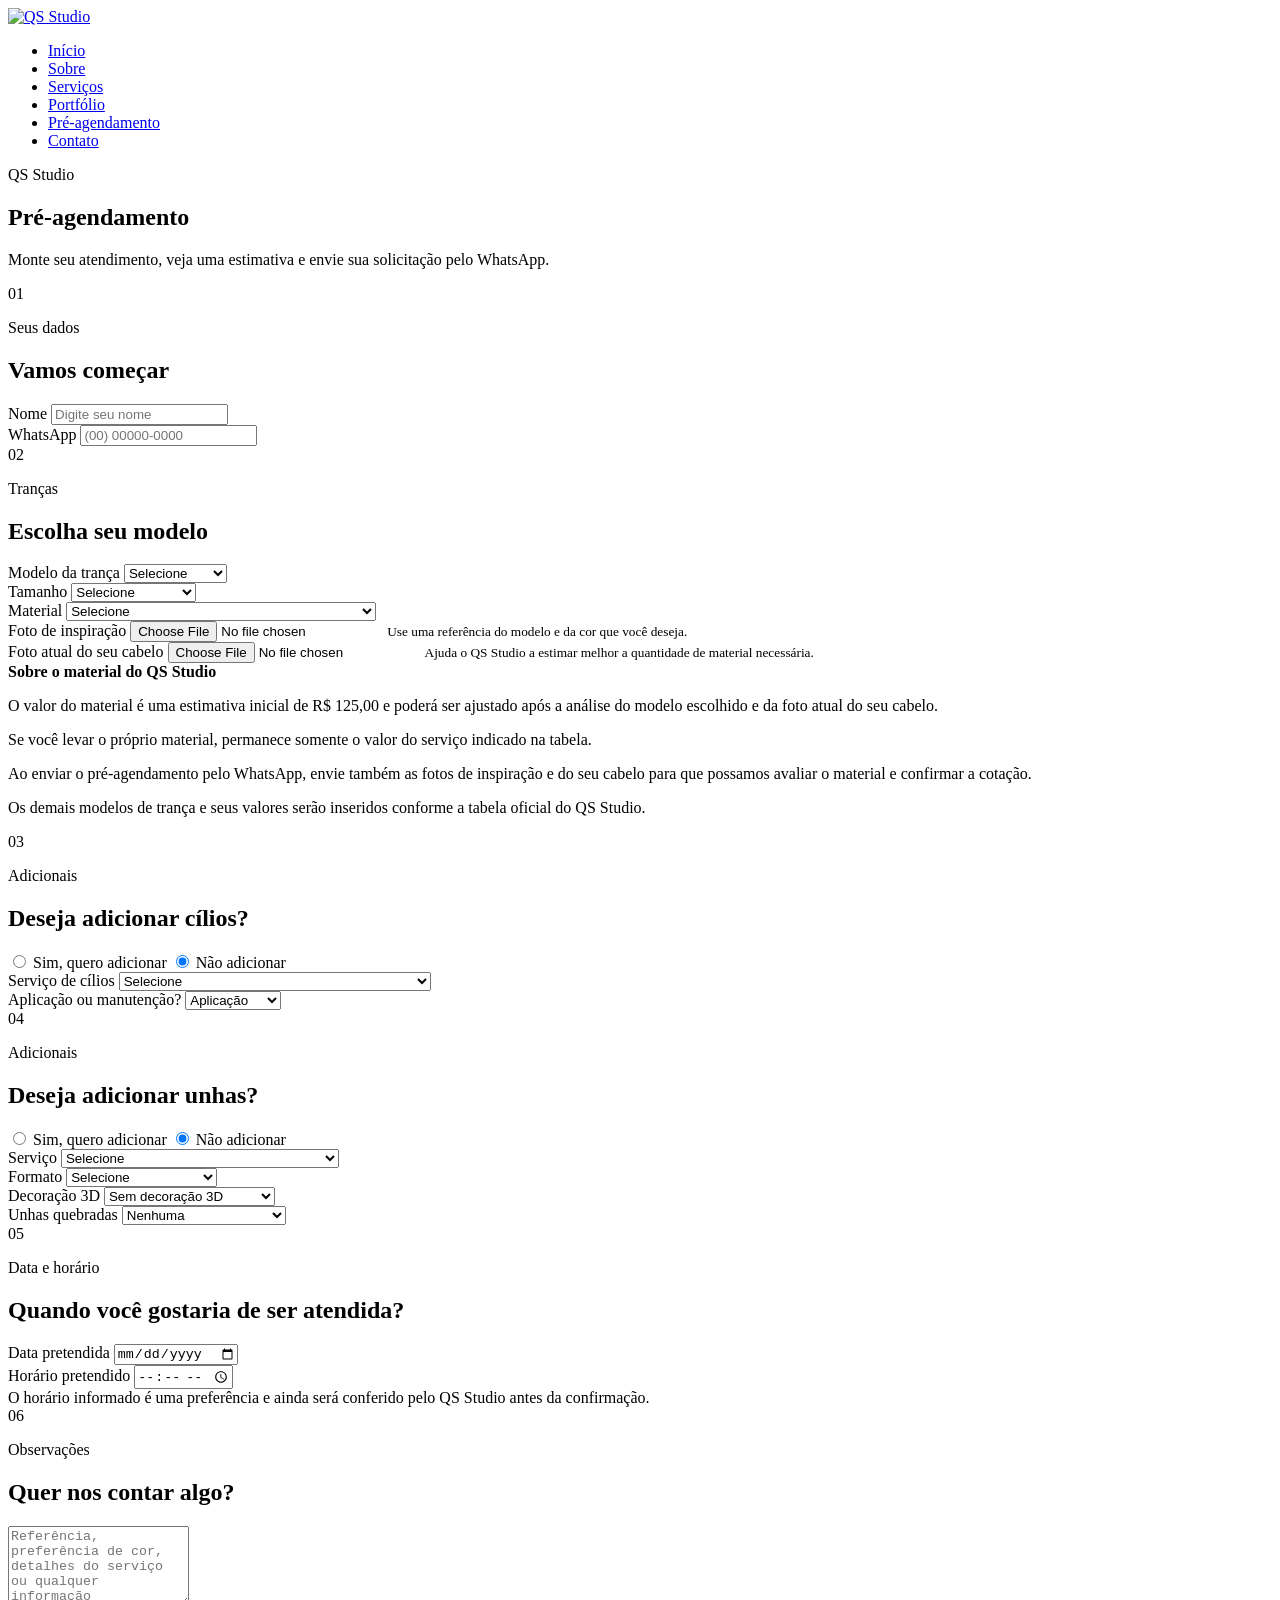
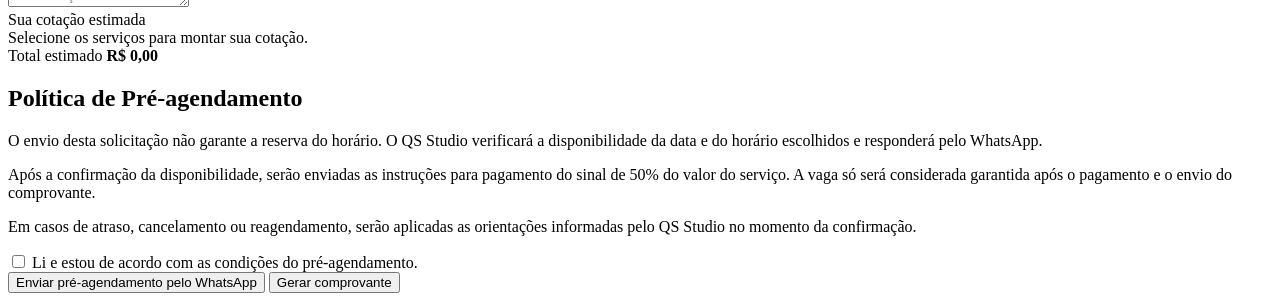
==== cadastro_agendamento.html @ eae9729d "Add files via upload" ====
<!DOCTYPE html>
<html lang="pt-br">

<head>
    <meta charset="UTF-8">
    <meta name="author" content="QS Studio">
    <meta name="viewport" content="width=device-width, initial-scale=1.0">
    <title>Pré-agendamento | QS Studio</title>
    <link rel="stylesheet" href="css/salao.css">
    <script src="js/salao.js" defer></script>
</head>

<body>

<header class="header">
    <div class="header-container">
        <a href="index.html" class="logo">
            <img src="img/logo.jpeg" alt="QS Studio">
        </a>

        <nav>
            <ul class="menu">
                <li><a href="index.html#inicio">Início</a></li>
                <li><a href="index.html#sobre">Sobre</a></li>
                <li><a href="index.html#servicos">Serviços</a></li>
                <li><a href="index.html#portfolio">Portfólio</a></li>
                <li><a href="#pre-agendamento">Pré-agendamento</a></li>
                <li><a href="index.html#contato">Contato</a></li>
            </ul>
        </nav>
    </div>
</header>

<main class="pagina-pre-agendamento" id="pre-agendamento">

    <section class="pre-agendamento-hero">
        <span class="pre-agendamento-mini">QS Studio</span>
        <h1>Pré-agendamento</h1>
        <p>Monte seu atendimento, veja uma estimativa e envie sua solicitação pelo WhatsApp.</p>
    </section>

    <form id="formAgendamento" class="pre-agendamento-form" onsubmit="cadastrarAgendamento(); return false;">

        <section class="pre-card">
            <div class="pre-card-titulo">
                <span>01</span>
                <div>
                    <p>Seus dados</p>
                    <h2>Vamos começar</h2>
                </div>
            </div>

            <div class="pre-grid pre-grid-2">
                <div class="pre-campo">
                    <label for="nome">Nome</label>
                    <input type="text" id="nome" placeholder="Digite seu nome" required>
                </div>

                <div class="pre-campo">
                    <label for="telefone">WhatsApp</label>
                    <input type="tel" id="telefone" placeholder="(00) 00000-0000" required>
                </div>
            </div>
        </section>

        <section class="pre-card">
            <div class="pre-card-titulo">
                <span>02</span>
                <div>
                    <p>Tranças</p>
                    <h2>Escolha seu modelo</h2>
                </div>
            </div>

            <div class="pre-grid pre-grid-2">
                <div class="pre-campo">
                    <label for="tipoTranca">Modelo da trança</label>
                    <select id="tipoTranca" required>
                        <option value="">Selecione</option>
                        <option value="Box Braids">Box Braids</option>
                        <option value="Nago">Nagô</option>
                        <option value="Outro">Outro modelo</option>
                    </select>
                </div>

                <div class="pre-campo">
                    <label for="tamanhoTranca">Tamanho</label>
                    <select id="tamanhoTranca">
                        <option value="">Selecione</option>
                        <option value="PP" data-preco="295">PP — R$ 295,00</option>
                        <option value="M" data-preco="310">M — R$ 310,00</option>
                        <option value="G" data-preco="350">G — R$ 350,00</option>
                        <option value="GG" data-preco="390">GG — R$ 390,00</option>
                        <option value="XG" data-preco="430">XG — R$ 430,00</option>
                    </select>
                </div>

                <div class="pre-campo">
                    <label for="materialTranca">Material</label>
                    <select id="materialTranca" required>
                        <option value="">Selecione</option>
                        <option value="Cliente leva o material" data-preco="0">Vou levar meu material — sem acréscimo</option>
                        <option value="Material do studio" data-preco="125">Material do QS Studio — estimativa + R$ 125,00</option>
                    </select>
                </div>

                <div class="pre-campo">
                    <label for="fotoInspiracao">Foto de inspiração</label>
                    <input type="file" id="fotoInspiracao" accept="image/*">
                    <small class="pre-ajuda">Use uma referência do modelo e da cor que você deseja.</small>
                </div>

                <div class="pre-campo">
                    <label for="fotoCabelo">Foto atual do seu cabelo</label>
                    <input type="file" id="fotoCabelo" accept="image/*">
                    <small class="pre-ajuda">Ajuda o QS Studio a estimar melhor a quantidade de material necessária.</small>
                </div>
            </div>

            <div class="pre-material-aviso">
                <strong>Sobre o material do QS Studio</strong>
                <p>O valor do material é uma estimativa inicial de R$ 125,00 e poderá ser ajustado após a análise do modelo escolhido e da foto atual do seu cabelo.</p>
                <p>Se você levar o próprio material, permanece somente o valor do serviço indicado na tabela.</p>
                <p>Ao enviar o pré-agendamento pelo WhatsApp, envie também as fotos de inspiração e do seu cabelo para que possamos avaliar o material e confirmar a cotação.</p>
            </div>

            <p class="pre-nota">Os demais modelos de trança e seus valores serão inseridos conforme a tabela oficial do QS Studio.</p>
        </section>

        <section class="pre-card">
            <div class="pre-card-titulo">
                <span>03</span>
                <div>
                    <p>Adicionais</p>
                    <h2>Deseja adicionar cílios?</h2>
                </div>
            </div>

            <div class="pre-escolha">
                <label class="pre-radio">
                    <input type="radio" name="adicionarCilios" value="sim">
                    <span>Sim, quero adicionar</span>
                </label>

                <label class="pre-radio">
                    <input type="radio" name="adicionarCilios" value="nao" checked>
                    <span>Não adicionar</span>
                </label>
            </div>

            <div id="blocoCilios" class="pre-subcard is-hidden">
                <div class="pre-grid pre-grid-2">
                    <div class="pre-campo">
                        <label for="tipoCilios">Serviço de cílios</label>
                        <select id="tipoCilios">
                            <option value="">Selecione</option>
                            <option value="Volume Classic / Efeito Rímel" data-preco="100">Volume Classic / Efeito Rímel — R$ 100,00</option>
                            <option value="Fox / Raposa" data-preco="150">Fox / Raposa — R$ 150,00</option>
                            <option value="Volume Russo" data-preco="120">Volume Russo — R$ 120,00</option>
                            <option value="Mega Volume" data-preco="150">Mega Volume — R$ 150,00</option>
                            <option value="Volume Brasileiro / Mega Brasileiro" data-preco="150">Volume Brasileiro / Mega Brasileiro — R$ 150,00</option>
                            <option value="Volume Luxo" data-preco="160">Volume Luxo — R$ 160,00</option>
                            <option value="Lash Lifting" data-preco="100">Lash Lifting — R$ 100,00</option>
                            <option value="Remoção" data-preco="30">Remoção — R$ 30,00</option>
                        </select>
                    </div>

                    <div class="pre-campo">
                        <label for="tipoAtendimentoCilios">Aplicação ou manutenção?</label>
                        <select id="tipoAtendimentoCilios">
                            <option value="aplicacao">Aplicação</option>
                            <option value="manutencao">Manutenção</option>
                        </select>
                    </div>
                </div>
            </div>
        </section>

        <section class="pre-card">
            <div class="pre-card-titulo">
                <span>04</span>
                <div>
                    <p>Adicionais</p>
                    <h2>Deseja adicionar unhas?</h2>
                </div>
            </div>

            <div class="pre-escolha">
                <label class="pre-radio">
                    <input type="radio" name="adicionarUnhas" value="sim">
                    <span>Sim, quero adicionar</span>
                </label>

                <label class="pre-radio">
                    <input type="radio" name="adicionarUnhas" value="nao" checked>
                    <span>Não adicionar</span>
                </label>
            </div>

            <div id="blocoUnhas" class="pre-subcard is-hidden">
                <div class="pre-grid pre-grid-2">
                    <div class="pre-campo">
                        <label for="servicoUnha">Serviço</label>
                        <select id="servicoUnha">
                            <option value="">Selecione</option>
                            <option value="Alongamento" data-preco="100">Alongamento — R$ 100,00</option>
                            <option value="Alongamento com pintura" data-preco="110">Alongamento com pintura — R$ 110,00</option>
                            <option value="Alongamento com decoração" data-preco="120">Alongamento com decoração — R$ 120,00</option>
                            <option value="Mão" data-preco="25">Mão — R$ 25,00</option>
                            <option value="Pé e mão" data-preco="40">Pé e mão — R$ 40,00</option>
                            <option value="Manutenção de alongamento" data-preco="70">Manutenção de alongamento — R$ 70,00</option>
                        </select>
                    </div>

                    <div class="pre-campo">
                        <label for="formatoUnha">Formato</label>
                        <select id="formatoUnha">
                            <option value="">Selecione</option>
                            <option value="Quadrada">Quadrada</option>
                            <option value="Almond">Almond / Amendoada</option>
                            <option value="Ballerina">Ballerina / Coffin</option>
                            <option value="Stiletto">Stiletto</option>
                            <option value="Oval">Oval</option>
                        </select>
                    </div>

                    <div class="pre-campo">
                        <label for="quantidade3D">Decoração 3D</label>
                        <select id="quantidade3D">
                            <option value="0" data-preco="0">Sem decoração 3D</option>
                            <option value="1" data-preco="10">1 unha — + R$ 10,00</option>
                            <option value="2" data-preco="20">2 unhas — + R$ 20,00</option>
                            <option value="3" data-preco="30">3 unhas — + R$ 30,00</option>
                            <option value="4" data-preco="40">4 unhas — + R$ 40,00</option>
                            <option value="5" data-preco="50">5 unhas — + R$ 50,00</option>
                            <option value="10" data-preco="100">10 unhas — + R$ 100,00</option>
                        </select>
                    </div>

                    <div class="pre-campo">
                        <label for="unhasQuebradas">Unhas quebradas</label>
                        <select id="unhasQuebradas">
                            <option value="0" data-preco="0">Nenhuma</option>
                            <option value="1" data-preco="20">1 unha — + R$ 20,00</option>
                            <option value="2" data-preco="40">2 unhas — + R$ 40,00</option>
                            <option value="3" data-preco="60">3 unhas — + R$ 60,00</option>
                            <option value="4" data-preco="80">4 unhas — + R$ 80,00</option>
                            <option value="5" data-preco="100">5 unhas — + R$ 100,00</option>
                        </select>
                    </div>
                </div>
            </div>
        </section>

        <section class="pre-card">
            <div class="pre-card-titulo">
                <span>05</span>
                <div>
                    <p>Data e horário</p>
                    <h2>Quando você gostaria de ser atendida?</h2>
                </div>
            </div>

            <div class="pre-grid pre-grid-2">
                <div class="pre-campo">
                    <label for="data">Data pretendida</label>
                    <input type="date" id="data" required>
                </div>

                <div class="pre-campo">
                    <label for="horario">Horário pretendido</label>
                    <input type="time" id="horario" required>
                </div>
            </div>

            <div class="pre-aviso">
                O horário informado é uma preferência e ainda será conferido pelo QS Studio antes da confirmação.
            </div>
        </section>

        <section class="pre-card">
            <div class="pre-card-titulo">
                <span>06</span>
                <div>
                    <p>Observações</p>
                    <h2>Quer nos contar algo?</h2>
                </div>
            </div>

            <div class="pre-campo">
                <textarea id="observacoes" rows="5" placeholder="Referência, preferência de cor, detalhes do serviço ou qualquer informação importante."></textarea>
            </div>
        </section>

        <section class="pre-resumo">
            <div>
                <span class="pre-resumo-label">Sua cotação estimada</span>
                <div id="resumoServicos" class="pre-resumo-itens">Selecione os serviços para montar sua cotação.</div>
            </div>

            <div class="pre-total">
                <span>Total estimado</span>
                <strong id="valorTotal">R$ 0,00</strong>
            </div>
        </section>

        <section class="pre-politica">
            <h2>Política de Pré-agendamento</h2>
            <p>O envio desta solicitação não garante a reserva do horário. O QS Studio verificará a disponibilidade da data e do horário escolhidos e responderá pelo WhatsApp.</p>
            <p>Após a confirmação da disponibilidade, serão enviadas as instruções para pagamento do sinal de 50% do valor do serviço. A vaga só será considerada garantida após o pagamento e o envio do comprovante.</p>
            <p>Em casos de atraso, cancelamento ou reagendamento, serão aplicadas as orientações informadas pelo QS Studio no momento da confirmação.</p>

            <label class="pre-aceite">
                <input type="checkbox" id="aceitePolitica" required>
                <span>Li e estou de acordo com as condições do pré-agendamento.</span>
            </label>
        </section>

        <div class="pre-acoes">
            <button type="submit" class="pre-botao-whatsapp">
                Enviar pré-agendamento pelo WhatsApp
            </button>

            <button type="button" class="pre-botao-comprovante" onclick="gerarComprovante()">
                Gerar comprovante
            </button>
        </div>

    </form>

</main>

</body>
</html
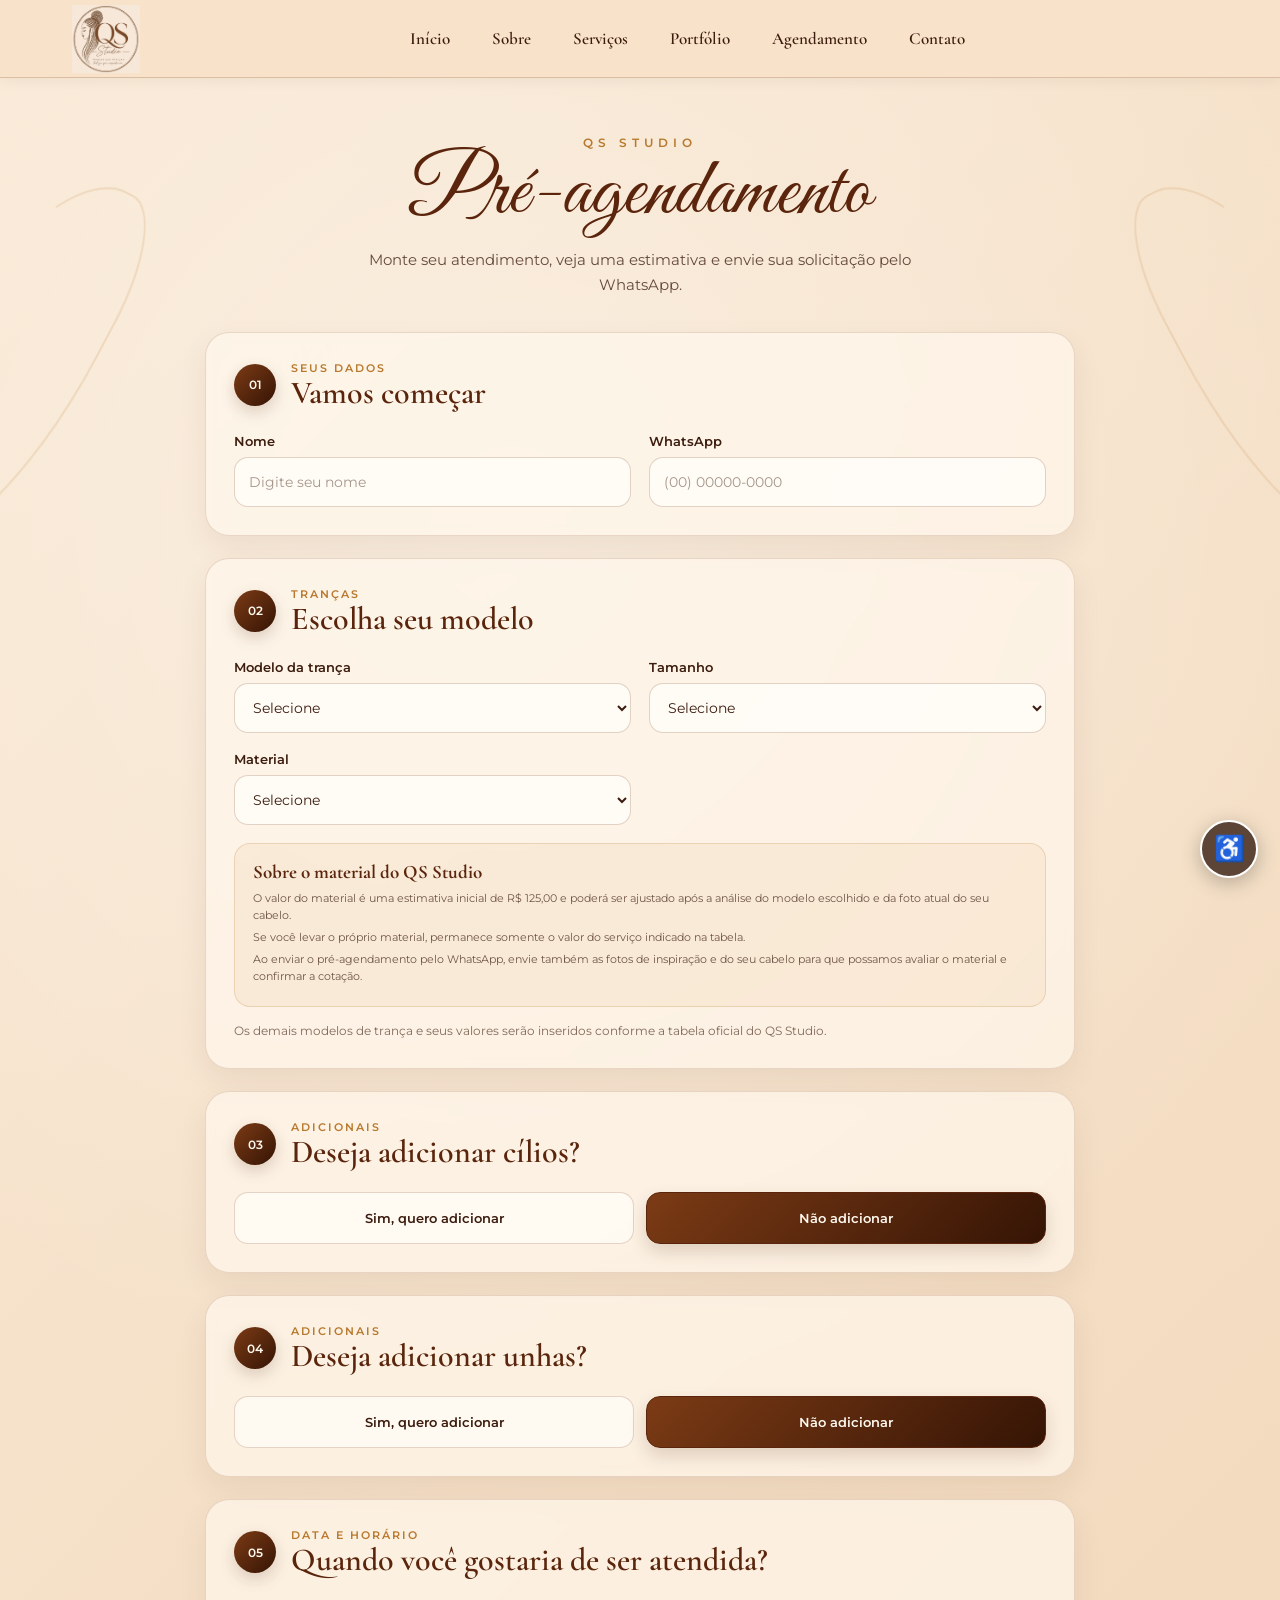
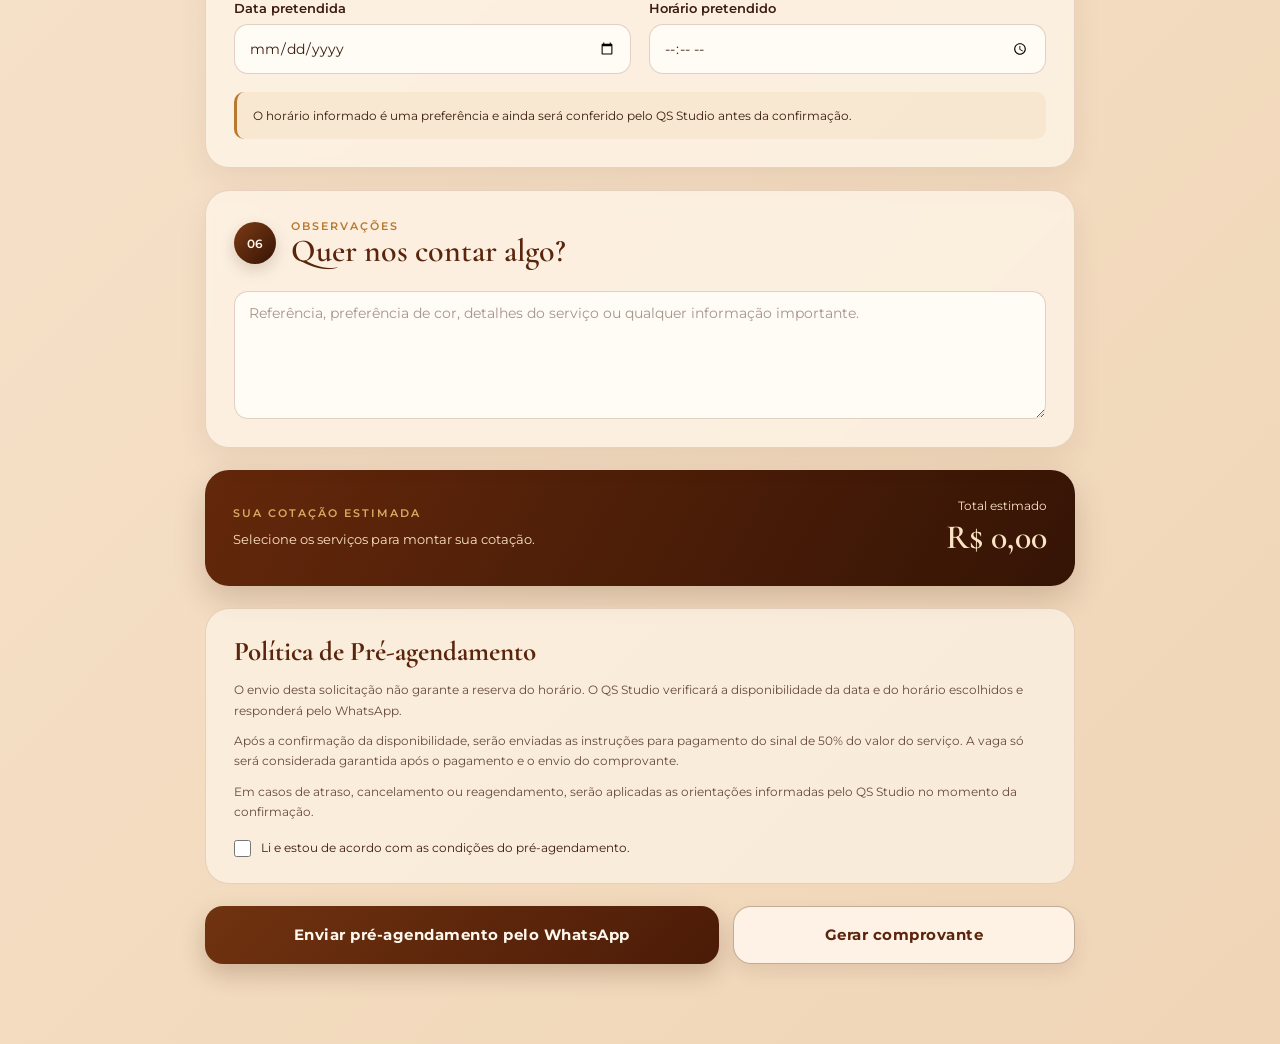
==== commit 055784e0: "Implement accessibility options in cadastro_agendamento.htmlac Added accessibility features includin" ====
--- a/cadastro_agendamento.html
+++ b/cadastro_agendamento.html
@@ -8,6 +8,8 @@
     <title>Pré-agendamento | QS Studio</title>
     <link rel="stylesheet" href="css/salao.css">
     <script src="js/salao.js" defer></script>
+    <link rel="stylesheet" href="css/acessibilidade.css">
+    <script src="js/acessibilidade.js" defer></script>
 </head>
 
 <body>
@@ -23,9 +25,9 @@
                 <li><a href="index.html#inicio">Início</a></li>
                 <li><a href="index.html#sobre">Sobre</a></li>
                 <li><a href="index.html#servicos">Serviços</a></li>
-                <li><a href="index.html#portfolio">Portfólio</a></li>
-                <li><a href="#pre-agendamento">Pré-agendamento</a></li>
-                <li><a href="index.html#contato">Contato</a></li>
+                <li><a href="portifolio.html">Portfólio</a></li>
+                <li><a href="#pre-agendamento">Agendamento</a></li>
+                <li><a href="contato.html">Contato</a></li>
             </ul>
         </nav>
     </div>
@@ -330,5 +332,125 @@
 
 </main>
 
+
+<a href="#conteudo-principal" class="skip-link">
+    Ir para o conteúdo principal
+</a>
+
+<div class="acessibilidade">
+
+    <div
+        class="painel-acessibilidade"
+        id="painelAcessibilidade"
+        role="dialog"
+        aria-label="Opções de acessibilidade"
+    >
+
+        <div class="acessibilidade-titulo">
+            <span aria-hidden="true">♿</span>
+            <h2>Acessibilidade</h2>
+        </div>
+
+        <p class="acessibilidade-descricao">
+            Personalize a página de acordo com suas necessidades.
+        </p>
+
+
+        <!-- VISÃO -->
+        <h3>Visualização</h3>
+
+        <button type="button" onclick="aumentarFonte()">
+            <span aria-hidden="true">A+</span>
+            Aumentar conteúdo
+        </button>
+
+        <button type="button" onclick="diminuirFonte()">
+            <span aria-hidden="true">A−</span>
+            Diminuir conteúdo
+        </button>
+
+        <button type="button" onclick="alternarContraste()">
+            <span aria-hidden="true">◐</span>
+            Alto contraste
+        </button>
+
+        <button type="button" onclick="alternarEscalaCinza()">
+            <span aria-hidden="true">◉</span>
+            Escala de cinza
+        </button>
+
+
+        <!-- LEITURA -->
+        <h3>Leitura</h3>
+
+        <button type="button" onclick="alternarFonteLegivel()">
+            <span aria-hidden="true">Aa</span>
+            Fonte legível
+        </button>
+
+        <button type="button" onclick="aumentarEspacamento()">
+            <span aria-hidden="true">↔</span>
+            Espaçar texto
+        </button>
+
+
+        
+        <h3>Áudio e leitor</h3>
+
+        <button
+            type="button"
+            onclick="lerPagina()"
+            aria-label="Ouvir o conteúdo principal desta página"
+        >
+            <span aria-hidden="true">🔊</span>
+            Ouvir página
+        </button>
+
+        <button
+            type="button"
+            onclick="pausarLeitura()"
+            aria-label="Pausar ou continuar leitura"
+        >
+            <span aria-hidden="true">⏯</span>
+            Pausar / continuar
+        </button>
+
+        <button
+            type="button"
+            onclick="pararLeitura()"
+            aria-label="Parar leitura da página"
+        >
+            <span aria-hidden="true">⏹</span>
+            Parar leitura
+        </button>
+
+
+        
+        <button
+            type="button"
+            class="btn-restaurar"
+            onclick="restaurarAcessibilidade()"
+        >
+            ↻ Restaurar padrão
+        </button>
+
+    </div>
+
+
+
+    <button
+        class="btn-acessibilidade"
+        id="btnAcessibilidade"
+        type="button"
+        aria-label="Abrir menu de acessibilidade"
+        aria-expanded="false"
+        aria-controls="painelAcessibilidade"
+    >
+        ♿
+    </button>
+
+</div>
+
+
 </body>
-</html+</html
--- a/css/salao.css
+++ b/css/salao.css
@@ -0,0 +1,2012 @@
+@import url('https://fonts.googleapis.com/css2?family=Cormorant+Garamond:wght@400;500;600;700&family=Great+Vibes&family=Montserrat:wght@300;400;500;600&display=swap');
+
+:root {
+  --bege-claro: #f7e5cf;
+  --bege: #efd2ae;
+  --bege-medio: #dfb87f;
+
+  --marrom: #5a250c;
+  --marrom-escuro: #351405;
+  --marrom-medio: #7c3b15;
+
+  --dourado: #b8792e;
+  --dourado-claro: #d8aa62;
+
+  --texto: #3c1c0e;
+  --branco: #fff8ee;
+
+  --serif: "Cormorant Garamond", serif;
+  --script: "Great Vibes", cursive;
+  --sans: "Montserrat", sans-serif;
+
+  --container: 1180px;
+}
+
+* {
+  margin: 0;
+  padding: 0;
+  box-sizing: border-box;
+}
+
+html {
+  scroll-behavior: smooth;
+}
+
+body {
+  min-width: 0;
+  background:
+    radial-gradient(
+      circle at 40% 20%,
+      rgba(255,255,255,.35),
+      transparent 40%
+    ),
+    linear-gradient(
+      135deg,
+      #f9e9d5,
+      #f0d5b6
+    );
+
+  color: var(--texto);
+
+  font-family: var(--serif);
+
+  overflow-x: hidden;
+}
+
+img {
+  display: block;
+  max-width: 100%;
+  height: auto;
+}
+
+a {
+  text-decoration: none;
+  color: inherit;
+}
+
+button {
+  font-family: inherit;
+  border: 0;
+  cursor: pointer;
+}
+
+.container {
+  width: min(92%, var(--container));
+  margin: 0 auto;
+}
+
+.header {
+  width: 100%;
+  height: 78px;
+
+  display: flex;
+  align-items: center;
+
+  position: relative;
+  z-index: 100;
+
+  background: rgba(248, 227, 202, 0.98);
+
+  border-bottom: 1px solid rgba(110, 57, 24, 0.22);
+
+  box-shadow:
+    0 3px 12px rgba(73, 32, 10, 0.06);
+}
+
+.header-container {
+  width: min(92%, 1180px);
+  height: 100%;
+
+  margin: 0 auto;
+
+  display: grid;
+  grid-template-columns: 95px 1fr auto;
+
+  align-items: center;
+
+  gap: 30px;
+}
+
+.logo {
+  width: 110px;
+  height: 68px;
+  display: flex;
+  align-items: center;
+  justify-content: center;
+  overflow: hidden;
+}
+
+.logo img {
+  width: 100%;
+  height: 100%;
+  object-fit: contain;
+}
+
+.menu {
+  display: flex;
+  align-items: center;
+  justify-content: center;
+  gap: 42px;
+
+  list-style: none;
+
+  font-size: 17px;
+  font-weight: 600;
+}
+
+.menu a {
+  position: relative;
+  transition: .25s;
+}
+
+.menu a::after {
+  content: "";
+
+  position: absolute;
+
+  left: 0;
+  bottom: -6px;
+
+  width: 0;
+  height: 1px;
+
+  background: var(--dourado);
+
+  transition: .3s;
+}
+
+.menu a:hover {
+  color: var(--dourado);
+}
+
+.menu a:hover::after {
+  width: 100%;
+}
+
+.btn-agendar {
+  display: inline-flex;
+  align-items: center;
+  justify-content: center;
+
+  gap: 10px;
+
+  padding: 14px 25px;
+
+  color: var(--branco);
+
+  background:
+    linear-gradient(
+      135deg,
+      #713310,
+      #4b1b07
+    );
+
+  border-radius: 18px;
+
+  font-size: 16px;
+  font-weight: 600;
+
+  box-shadow:
+    0 7px 16px rgba(69, 26, 5, .22);
+
+  transition: .3s;
+}
+
+.btn-agendar:hover {
+  transform: translateY(-2px);
+
+  background:
+    linear-gradient(
+      135deg,
+      #864518,
+      #562108
+    );
+
+  box-shadow:
+    0 10px 25px rgba(69, 26, 5, .3);
+}
+
+.hero {
+  position: relative;
+  overflow: hidden;
+  isolation: isolate;
+}
+
+.hero::before {
+  content: "";
+
+  position: absolute;
+
+  left: -90px;
+  top: 0;
+
+  width: 420px;
+  height: 500px;
+
+  background:
+    url("../img/onca.png") center/cover no-repeat;
+
+  opacity: .96;
+
+  border-radius:
+    0 0 70% 0;
+
+  z-index: 0;
+}
+
+.hero::after {
+  content: "";
+
+  position: absolute;
+
+  bottom: -95px;
+  left: -5%;
+
+  width: 110%;
+  height: 120px;
+
+  background: var(--bege-claro);
+
+  border-radius:
+    50% 50% 0 0 / 80% 80% 0 0;
+
+  border-top: 7px solid var(--marrom-medio);
+
+  transform: rotate(-1deg);
+
+  z-index: 20;
+  pointer-events: none;
+}
+
+.hero-container {
+  width: min(94%, 1250px);
+
+  margin: auto;
+
+  display: grid;
+  grid-template-columns: .85fr 1fr 1fr;
+
+  align-items: center;
+
+  position: relative;
+  z-index: 4;
+}
+
+.hero-logo {
+  position: relative;
+
+  width: clamp(245px, 29vw, 370px);
+  max-width: 100%;
+  aspect-ratio: 1;
+
+  border-radius: 50%;
+
+  background: #fae8d2;
+
+  padding: 18px;
+
+  display: flex;
+  justify-content: center;
+  align-items: center;
+
+  border:
+    3px solid var(--dourado);
+
+  box-shadow:
+    0 10px 35px rgba(66, 28, 8, .2),
+    inset 0 0 0 5px rgba(255,255,255,.5);
+}
+
+.hero-logo img {
+  width: 100%;
+  height: 100%;
+  object-fit: contain;
+
+  border-radius: 50%;
+}
+
+.hero-text {
+  text-align: center;
+
+  margin-left: 15px;
+
+  position: relative;
+  z-index: 5;
+}
+
+.hero-subtitle {
+  font-family: var(--sans);
+
+  font-size: 17px;
+
+  letter-spacing: 7px;
+
+  text-transform: uppercase;
+
+  margin-bottom: 8px;
+}
+
+.hero-title {
+  font-family: var(--serif);
+
+  font-size: clamp(54px, 6.5vw, 85px);
+
+  line-height: .85;
+
+  color: var(--marrom);
+
+  font-weight: 500;
+
+  white-space: nowrap;
+}
+
+.hero-title span {
+  font-family: var(--script);
+
+  font-weight: 400;
+
+  font-size: clamp(48px, 5.7vw, 74px);
+
+  margin-left: 5px;
+}
+
+.hero-description {
+  margin-top: 28px;
+
+  font-size: 22px;
+
+  letter-spacing: 2px;
+
+  text-transform: uppercase;
+
+  line-height: 1.2;
+}
+
+.hero-services-text {
+  margin-top: 23px;
+
+  font-size: 21px;
+}
+
+.hero-text .btn-agendar {
+  margin-top: 25px;
+}
+
+.hero-modelo {
+  align-self: end;
+  height: 410px;
+  position: relative;
+  display: flex;
+  justify-content: center;
+  align-items: flex-end;
+  overflow: hidden;
+  margin-top: 30px;
+
+  background:
+    radial-gradient(
+      ellipse at 78% 48%,
+      rgba(183, 121, 46, 0.38) 0%,
+      rgba(216, 170, 98, 0.25) 28%,
+      rgba(239, 210, 174, 0.13) 52%,
+      rgba(248, 229, 204, 0) 76%
+    );
+}
+
+.hero-modelo img {
+  width: 100%;
+  max-width: 450px;
+  height: 100%;
+  object-fit: contain;
+  object-position: bottom center;
+  position: relative;
+  z-index: 1;
+  filter:
+    drop-shadow(-15px 12px 25px rgba(81, 33, 9, .12));
+}
+
+.hero-modelo::after {
+  content: "";
+  position: absolute;
+  top: 0;
+  bottom: 0;
+  left: 0;
+  width: 150px;
+
+  background: linear-gradient(
+    to right,
+    rgba(248, 229, 204, 0.95) 0%,
+    rgba(248, 229, 204, 0.65) 30%,
+    rgba(248, 229, 204, 0.25) 65%,
+    rgba(248, 229, 204, 0) 100%
+  );
+
+  z-index: 2;
+  pointer-events: none;
+}
+
+.hero-modelo::before {
+  content: "";
+
+  position: absolute;
+
+  width: 520px;
+  height: 470px;
+
+  right: -65px;
+  bottom: -10px;
+
+  background:
+    radial-gradient(
+      ellipse at 45% 50%,
+      rgba(183, 121, 65, 0.32) 0%,
+      rgba(216, 170, 98, 0.20) 28%,
+      rgba(239, 210, 174, 0.12) 50%,
+      rgba(247, 229, 207, 0) 75%
+    );
+
+  filter: blur(8px);
+
+  z-index: 0;
+  pointer-events: none;
+}
+
+.hero-icons {
+  position: absolute;
+
+  z-index: 8;
+
+  bottom: 70px;
+  left: 50%;
+
+  transform: translateX(-25%);
+
+  display: flex;
+  align-items: flex-start;
+
+  gap: 35px;
+}
+
+.hero-icon-item {
+  width: 110px;
+
+  text-align: center;
+
+  position: relative;
+}
+
+.hero-icon-circle {
+  width: 82px;
+  height: 82px;
+
+  margin: 0 auto 10px;
+
+  display: flex;
+  justify-content: center;
+  align-items: center;
+
+  border-radius: 50%;
+
+  background:
+    linear-gradient(
+      135deg,
+      #ecd0a6,
+      #f7e6cd
+    );
+
+  border: 1px solid rgba(149, 85, 32, .3);
+
+  box-shadow:
+    inset 0 3px 5px rgba(255,255,255,.5);
+}
+
+.hero-icon-circle img {
+  width: 47px;
+  height: 47px;
+
+  object-fit: contain;
+}
+
+.hero-icon-item p {
+  font-size: 18px;
+  font-weight: 700;
+  line-height: 1;
+}
+
+.hero-icon-item:not(:last-child)::after {
+  content: "";
+
+  position: absolute;
+
+  right: -18px;
+  top: 10px;
+
+  width: 1px;
+  height: 60px;
+
+  background:
+    linear-gradient(
+      transparent,
+      var(--dourado),
+      transparent
+    );
+}
+
+.sobre {
+  position: relative;
+
+  padding:
+    100px 0 65px;
+
+  background:
+    linear-gradient(
+      180deg,
+      #f8e7d3,
+      #f8e3c9
+    );
+}
+
+.sobre-container {
+  width: min(90%, var(--container));
+
+  margin: auto;
+
+  display: grid;
+
+  grid-template-columns: minmax(250px, .95fr) minmax(0, 1.4fr);
+
+  align-items: center;
+
+  gap: clamp(35px, 6vw, 90px);
+}
+
+.sobre-title {
+  position: relative;
+
+  margin-bottom: 20px;
+
+  line-height: .85;
+
+  white-space: nowrap;
+}
+
+.sobre-title strong {
+  font-family: var(--serif);
+
+  font-size: clamp(36px, 3.5vw, 45px);
+}
+
+.sobre-title span {
+  font-family: var(--script);
+
+  font-size: clamp(48px, 5vw, 63px);
+
+  font-weight: 400;
+}
+
+.crown {
+  color: var(--dourado);
+
+  font-size: 45px;
+
+  display: block;
+
+  margin-left: 145px;
+  margin-bottom: -5px;
+}
+
+.sobre p {
+  max-width: 450px;
+
+  font-size: clamp(18px, 1.8vw, 22px);
+
+  line-height: 1.18;
+
+  margin-bottom: 24px;
+}
+
+.btn-saiba {
+  display: inline-flex;
+  align-items: center;
+
+  gap: 10px;
+
+  background: var(--marrom);
+
+  color: #fff5e8;
+
+  padding:
+    11px 28px;
+
+  border-radius: 11px;
+
+  font-size: 17px;
+
+  transition: .25s;
+}
+
+.btn-saiba:hover {
+  background: var(--marrom-medio);
+
+  transform: translateY(-2px);
+}
+
+.sobre-gallery {
+  display: flex;
+
+  justify-content: center;
+  align-items: center;
+
+  position: relative;
+
+  min-height: 320px;
+}
+
+.gallery-card {
+  position: relative;
+
+  width: clamp(150px, 19vw, 260px);
+  aspect-ratio: 260 / 275;
+  height: auto;
+  flex: 0 1 auto;
+
+  overflow: hidden;
+
+  border-radius: 32px;
+
+  background: var(--bege);
+
+  border:
+    4px solid rgba(255,255,255,.55);
+
+  box-shadow:
+    0 14px 30px rgba(82, 35, 10, .18);
+}
+
+.gallery-card img {
+  width: 100%;
+  height: 100%;
+
+  object-fit: cover;
+}
+
+.gallery-card:nth-child(1) {
+  transform: rotate(-3deg);
+}
+
+.gallery-card:nth-child(2) {
+  width: clamp(170px, 21vw, 290px);
+  aspect-ratio: 290 / 310;
+  height: auto;
+
+  z-index: 3;
+
+  margin-left: -25px;
+  margin-right: -25px;
+}
+
+.gallery-card:nth-child(3) {
+  transform: rotate(3deg);
+}
+
+.servicos {
+  padding:
+    25px 0 70px;
+
+  background:
+    #f9e6cf;
+}
+
+.section-title {
+  width: 100%;
+  margin: 0 auto 48px;
+
+  display: flex;
+  align-items: center;
+  justify-content: center;
+  gap: 25px;
+
+  text-align: center;
+
+  font-family: var(--script);
+  font-size: 67px;
+  font-weight: 400;
+
+  color: var(--marrom);
+
+  position: relative;
+}
+
+.section-title::before,
+.section-title::after {
+  content: "";
+
+  position: static;
+
+  display: block;
+
+  width: 90px;
+  height: 1px;
+
+  flex: 0 0 90px;
+
+  background: var(--marrom);
+}
+
+.section-title::before {
+  margin-left: 0;
+}
+
+.section-title::after {
+  margin-left: 0;
+}
+
+.servicos-grid {
+  width: min(90%, var(--container));
+
+  margin: auto;
+
+  display: grid;
+
+  grid-template-columns: repeat(3, minmax(0, 1fr));
+
+  gap: 30px;
+}
+
+.servico-card {
+  position: relative;
+
+  min-height: 175px;
+
+  display: grid;
+
+  grid-template-columns:
+    1fr .9fr;
+
+  overflow: hidden;
+
+  border-radius: 24px;
+
+  background:
+    linear-gradient(
+      135deg,
+      #e8bd89,
+      #f7dfbf
+    );
+
+  box-shadow:
+    0 8px 20px rgba(87, 38, 12, .1);
+
+  transition: .3s;
+}
+
+.servico-card:hover {
+  transform: translateY(-6px);
+
+  box-shadow:
+    0 18px 35px rgba(87, 38, 12, .16);
+}
+
+.servico-image {
+  overflow: hidden;
+}
+
+.servico-image img {
+  width: 100%;
+  height: 100%;
+
+  object-fit: cover;
+
+  transition: .5s;
+}
+
+.servico-card:hover img {
+  transform: scale(1.05);
+}
+
+.servico-content {
+  display: flex;
+
+  flex-direction: column;
+
+  justify-content: center;
+
+  text-align: center;
+
+  padding: 18px;
+}
+
+.servico-content h3 {
+  font-size: 27px;
+
+  margin-bottom: 4px;
+}
+
+.servico-content p {
+  font-size: 18px;
+
+  line-height: 1.05;
+}
+
+.servico-link {
+  width: 31px;
+  height: 31px;
+
+  display: flex;
+  align-items: center;
+  justify-content: center;
+
+  position: absolute;
+
+  right: 16px;
+  bottom: 15px;
+
+  border-radius: 50%;
+
+  color: #fff;
+
+  background: var(--marrom);
+
+  transition: .25s;
+}
+
+.servico-link:hover {
+  transform: translateX(3px);
+}
+
+.beneficios {
+  background: #f8e6d0;
+
+  padding:
+    15px 0 45px;
+}
+
+.beneficios-box {
+  width: min(85%, 1060px);
+
+  margin: auto;
+
+  padding:
+    20px 35px;
+
+  display: grid;
+
+  grid-template-columns:
+    repeat(4, 1fr);
+
+  background:
+    linear-gradient(
+      90deg,
+      transparent 0,
+      #e0b57d 5%,
+      #efcca1 50%,
+      #e0b57d 95%,
+      transparent 100%
+    );
+
+  border-radius: 40px 20px 40px 20px;
+}
+
+.beneficio {
+  display: flex;
+
+  align-items: center;
+  justify-content: center;
+
+  gap: 15px;
+
+  min-height: 68px;
+
+  position: relative;
+
+  font-size: 18px;
+
+  font-weight: 600;
+}
+
+.beneficio:not(:last-child)::after {
+  content: "";
+
+  position: absolute;
+
+  right: 0;
+
+  height: 52px;
+  width: 1px;
+
+  background:
+    rgba(86, 38, 14, .45);
+}
+
+.beneficio-icon {
+  font-size: 38px;
+
+  color: var(--marrom);
+}
+
+.agendamento {
+  background: #f8e6d0;
+
+  padding:
+    0 0 35px;
+}
+
+.agendamento-box {
+  width: min(78%, 900px);
+  min-height: 105px;
+  margin: 0 auto;
+
+  display: grid;
+  grid-template-columns: 1fr 1px 0.7fr;
+  align-items: center;
+
+  padding: 18px 34px;
+
+  border-radius: 30px;
+
+  color: #f8dfbd;
+
+  background: linear-gradient(
+    110deg,
+    #5d2209,
+    #3e1404
+  );
+
+  box-shadow: 0 12px 28px rgba(67, 24, 4, 0.18);
+}
+
+.agendamento-titulo {
+  font-family: var(--script);
+  font-size: 42px;
+  line-height: 1;
+  text-align: center;
+  white-space: nowrap;
+}
+
+.agendamento-divider {
+  width: 1px;
+  height: 55px;
+  margin: 0 auto;
+
+  background: rgba(246, 215, 173, 0.45);
+}
+
+.agendamento-text {
+  padding-left: 24px;
+
+  font-family: var(--serif);
+  font-size: 21px;
+  line-height: 1.08;
+
+  text-align: center;
+}
+
+.footer {
+  min-height: 80px;
+
+  display: flex;
+  align-items: center;
+
+  background:
+    linear-gradient(
+      90deg,
+      #451604,
+      #65280b,
+      #451604
+    );
+
+  color: #f7d6ae;
+}
+
+.footer-container {
+  width: min(88%, var(--container));
+
+  margin: auto;
+
+  display: grid;
+
+  grid-template-columns:
+    1fr
+    1.3fr
+    1fr;
+
+  align-items: center;
+}
+
+.footer-col {
+  display: flex;
+
+  align-items: center;
+  justify-content: center;
+
+  gap: 22px;
+
+  font-size: 19px;
+}
+
+.footer-col:not(:last-child) {
+  border-right:
+    1px solid rgba(239, 199, 144, .4);
+}
+
+.footer-area {
+  position: relative;
+}
+
+.footer-area::before {
+  content: "";
+
+  width: 240px;
+  height: 210px;
+
+  position: absolute;
+
+  bottom: 70px;
+  right: -50px;
+
+  background:
+    url("../img/onca.png") center/cover;
+
+  border-radius: 70% 0 0 0;
+
+  opacity: .9;
+
+  pointer-events: none;
+}
+
+.gold {
+  color: var(--dourado);
+}
+
+.gold-line {
+  height: 1px;
+
+  background:
+    linear-gradient(
+      90deg,
+      transparent,
+      var(--dourado),
+      transparent
+    );
+}
+
+.servicos h2 {
+  width: fit-content;
+  margin: 0 auto 38px;
+
+  display: flex;
+  align-items: center;
+  justify-content: center;
+  gap: 8px;
+
+  text-align: center;
+
+  font-size: clamp(38px, 4vw, 52px);
+  line-height: 1;
+
+  position: relative;
+}
+
+.servicos h2 span {
+  display: inline-block;
+}
+
+.servicos h2::after {
+  content: "♥";
+
+  position: absolute;
+
+  left: 45%;
+  transform: translateX(-50%);
+
+  bottom: -35px;
+
+  font-size: 45px;
+  color: var(--marrom);
+}
+
+@media (max-width: 980px) {
+  .header-container {
+    width: min(94%, 900px);
+    grid-template-columns: 90px 1fr auto;
+    gap: 18px;
+  }
+
+  .logo {
+    width: 90px;
+  }
+
+  .menu {
+    justify-content: center;
+    gap: clamp(14px, 2.4vw, 28px);
+    font-size: 15px;
+  }
+
+  .btn-agendar {
+    padding: 12px 18px;
+    font-size: 14px;
+  }
+
+  .hero-container {
+    width: min(96%, 920px);
+    grid-template-columns: .72fr 1fr .92fr;
+    gap: 12px;
+  }
+
+  .hero-logo {
+    width: clamp(190px, 25vw, 250px);
+    padding: 12px;
+  }
+
+  .hero-text {
+    margin-left: 0;
+  }
+
+  .hero-subtitle {
+    font-size: 13px;
+    letter-spacing: 4px;
+  }
+
+  .hero-title {
+    font-size: clamp(42px, 6vw, 58px);
+  }
+
+  .hero-title span {
+    font-size: clamp(40px, 5.4vw, 54px);
+  }
+
+  .hero-description {
+    margin-top: 18px;
+    font-size: 16px;
+    letter-spacing: 1.4px;
+  }
+
+  .hero-services-text {
+    margin-top: 14px;
+    font-size: 16px;
+  }
+
+  .hero-modelo {
+    height: 340px;
+    margin-top: 20px;
+  }
+
+  .hero-modelo::before {
+    width: 390px;
+    height: 360px;
+    right: -80px;
+  }
+
+  .hero-modelo::after {
+    width: 90px;
+  }
+
+  .hero-icons {
+    bottom: 58px;
+    gap: 18px;
+    transform: translateX(-18%);
+  }
+
+  .hero-icon-item {
+    width: 86px;
+  }
+
+  .hero-icon-circle {
+    width: 64px;
+    height: 64px;
+  }
+
+  .hero-icon-circle img {
+    width: 38px;
+    height: 38px;
+  }
+
+  .hero-icon-item p {
+    font-size: 15px;
+  }
+
+  .sobre {
+    padding: 75px 0 55px;
+  }
+
+  .sobre-container {
+    width: min(94%, 900px);
+    grid-template-columns: minmax(235px, .82fr) minmax(0, 1.18fr);
+    gap: 28px;
+  }
+
+  .sobre-title {
+    white-space: normal;
+  }
+
+  .sobre-title strong {
+    font-size: clamp(34px, 4.5vw, 42px);
+  }
+
+  .sobre-title span {
+    font-size: clamp(46px, 6vw, 58px);
+  }
+
+  .crown {
+    margin-left: clamp(90px, 13vw, 135px);
+    font-size: 38px;
+  }
+
+  .sobre p {
+    font-size: clamp(17px, 2.3vw, 20px);
+    max-width: 100%;
+  }
+
+  .sobre-gallery {
+    width: 100%;
+    min-width: 0;
+    min-height: 280px;
+    overflow: visible;
+  }
+
+  .gallery-card {
+    width: clamp(130px, 17vw, 185px);
+    border-radius: 24px;
+    flex-shrink: 1;
+  }
+
+  .gallery-card:nth-child(2) {
+    width: clamp(150px, 19vw, 210px);
+    margin-left: -18px;
+    margin-right: -18px;
+  }
+
+  .section-title {
+    font-size: clamp(48px, 7vw, 60px);
+  }
+
+  .servicos-grid {
+    width: min(94%, 900px);
+    grid-template-columns: repeat(2, minmax(0, 1fr));
+    gap: 22px;
+  }
+
+  .beneficios-box {
+    width: min(92%, 880px);
+    grid-template-columns: repeat(2, 1fr);
+    gap: 10px 0;
+  }
+
+  .beneficio:nth-child(2)::after {
+    display: none;
+  }
+
+  .agendamento-box {
+    width: min(90%, 820px);
+  }
+
+  .footer-container {
+    width: min(94%, 900px);
+  }
+}
+
+@media (max-width: 700px) {
+  .header {
+    height: auto;
+    min-height: 70px;
+  }
+
+  .header-container {
+    min-height: 70px;
+    grid-template-columns: 82px 1fr;
+    gap: 12px;
+  }
+
+  .logo {
+    width: 82px;
+    height: 62px;
+  }
+
+  .menu {
+    display: none;
+  }
+
+  .header-container > .btn-agendar {
+    justify-self: end;
+    padding: 11px 15px;
+    font-size: 13px;
+  }
+
+  .hero::before {
+    left: -130px;
+    width: 300px;
+    height: 370px;
+  }
+
+  .hero::after {
+    left: -10%;
+    width: 120%;
+    height: 85px;
+    bottom: 28px;
+    border-top-width: 5px;
+  }
+
+  .hero-container {
+    width: min(92%, 560px);
+    grid-template-columns: 1fr;
+    justify-items: center;
+    text-align: center;
+    padding-top: 28px;
+    padding-bottom: 80px;
+  }
+
+  .hero-logo {
+    width: min(64vw, 260px);
+  }
+
+  .hero-text {
+    margin-top: 18px;
+  }
+
+  .hero-title {
+    white-space: normal;
+  }
+
+  .hero-modelo {
+    width: min(88vw, 410px);
+    height: 340px;
+    margin-top: 10px;
+  }
+
+  .hero-icons {
+    position: relative;
+    left: auto;
+    bottom: auto;
+    transform: none;
+    margin-top: -58px;
+    justify-content: center;
+    flex-wrap: wrap;
+    gap: 14px 22px;
+  }
+
+  .hero-icon-item:not(:last-child)::after {
+    display: none;
+  }
+
+  .sobre {
+    padding: 75px 0 50px;
+  }
+
+  .sobre-container {
+    width: min(90%, 560px);
+    grid-template-columns: 1fr;
+    gap: 36px;
+    text-align: center;
+  }
+
+  .sobre-title {
+    margin-bottom: 16px;
+  }
+
+  .crown {
+    width: fit-content;
+    margin-left: auto;
+    margin-right: auto;
+  }
+
+  .sobre p {
+    margin-left: auto;
+    margin-right: auto;
+  }
+
+  .sobre-gallery {
+    min-height: 240px;
+    justify-content: center;
+  }
+
+  .gallery-card {
+    width: min(29vw, 165px);
+    min-width: 92px;
+    border-width: 3px;
+    border-radius: 20px;
+  }
+
+  .gallery-card:nth-child(2) {
+    width: min(33vw, 185px);
+    min-width: 108px;
+    margin-left: -12px;
+    margin-right: -12px;
+  }
+
+  .section-title {
+    gap: 12px;
+    font-size: clamp(42px, 13vw, 56px);
+  }
+
+  .section-title::before,
+  .section-title::after {
+    width: 42px;
+    flex-basis: 42px;
+  }
+
+  .servicos {
+    padding-bottom: 50px;
+  }
+
+  .servicos-grid {
+    width: min(90%, 560px);
+    grid-template-columns: 1fr;
+  }
+
+  .servico-card {
+    min-height: 165px;
+  }
+
+  .beneficios-box {
+    width: min(90%, 560px);
+    grid-template-columns: 1fr;
+    padding: 18px 22px;
+    border-radius: 28px 16px 28px 16px;
+  }
+
+  .beneficio:not(:last-child)::after {
+    width: 70%;
+    height: 1px;
+    right: 15%;
+    bottom: 0;
+    display: block;
+  }
+
+  .agendamento-box {
+    width: min(90%, 560px);
+    grid-template-columns: 1fr;
+    gap: 14px;
+    padding: 24px 22px;
+  }
+
+  .agendamento-titulo {
+    white-space: normal;
+    font-size: clamp(34px, 11vw, 42px);
+  }
+
+  .agendamento-divider {
+    width: 65%;
+    height: 1px;
+  }
+
+  .agendamento-text {
+    padding-left: 0;
+    font-size: 19px;
+  }
+
+  .footer {
+    padding: 22px 0;
+  }
+
+  .footer-container {
+    width: min(90%, 560px);
+    grid-template-columns: 1fr;
+    gap: 16px;
+  }
+
+  .footer-col {
+    font-size: 17px;
+    flex-wrap: wrap;
+  }
+
+  .footer-col:not(:last-child) {
+    border-right: 0;
+    border-bottom: 1px solid rgba(239, 199, 144, .28);
+    padding-bottom: 14px;
+  }
+
+  .footer-area::before {
+    width: 160px;
+    height: 150px;
+    right: -70px;
+  }
+
+  .servicos h2::after {
+    left: 50%;
+  }
+}
+
+.pagina-pre-agendamento {
+  width: min(90%, 870px);
+  margin: 0 auto;
+  padding: 54px 0 80px;
+}
+
+.pre-agendamento-hero {
+  text-align: center;
+  margin-bottom: 34px;
+}
+
+.pre-agendamento-mini {
+  display: inline-block;
+  font-family: var(--sans);
+  font-size: 12px;
+  font-weight: 600;
+  letter-spacing: 5px;
+  text-transform: uppercase;
+  color: var(--dourado);
+  margin-bottom: 5px;
+}
+
+.pre-agendamento-hero h1 {
+  font-family: var(--script);
+  font-size: clamp(56px, 8vw, 82px);
+  line-height: .95;
+  font-weight: 400;
+  color: var(--marrom);
+}
+
+.pre-agendamento-hero p {
+  max-width: 620px;
+  margin: 14px auto 0;
+  font-family: var(--sans);
+  font-size: 15px;
+  line-height: 1.7;
+  color: rgba(60, 28, 14, .78);
+}
+
+.pre-agendamento-form {
+  display: grid;
+  gap: 22px;
+}
+
+.pre-card {
+  padding: 28px;
+  border: 1px solid rgba(124, 59, 21, .16);
+  border-radius: 24px;
+  background: rgba(255, 248, 238, .68);
+  box-shadow: 0 12px 30px rgba(74, 31, 9, .07);
+  backdrop-filter: blur(5px);
+}
+
+.pre-card-titulo {
+  display: flex;
+  align-items: center;
+  gap: 15px;
+  margin-bottom: 24px;
+}
+
+.pre-card-titulo > span {
+  width: 42px;
+  height: 42px;
+  flex: 0 0 42px;
+  display: grid;
+  place-items: center;
+  border-radius: 50%;
+  background: linear-gradient(135deg, var(--marrom-medio), var(--marrom-escuro));
+  color: var(--branco);
+  font-family: var(--sans);
+  font-size: 12px;
+  font-weight: 600;
+  box-shadow: 0 6px 16px rgba(73, 29, 7, .18);
+}
+
+.pre-card-titulo p {
+  font-family: var(--sans);
+  font-size: 11px;
+  font-weight: 600;
+  letter-spacing: 2px;
+  text-transform: uppercase;
+  color: var(--dourado);
+  margin-bottom: 2px;
+}
+
+.pre-card-titulo h2 {
+  font-family: var(--serif);
+  font-size: clamp(25px, 3.2vw, 32px);
+  line-height: 1;
+  font-weight: 600;
+  color: var(--marrom);
+}
+
+.pre-grid {
+  display: grid;
+  gap: 18px;
+}
+
+.pre-grid-2 {
+  grid-template-columns: repeat(2, minmax(0, 1fr));
+}
+
+.pre-campo {
+  display: flex;
+  flex-direction: column;
+  gap: 8px;
+}
+
+.pre-campo label {
+  font-family: var(--sans);
+  font-size: 13px;
+  font-weight: 600;
+  color: var(--texto);
+}
+
+.pre-campo input,
+.pre-campo select,
+.pre-campo textarea {
+  width: 100%;
+  min-height: 50px;
+  padding: 12px 14px;
+  border: 1px solid rgba(124, 59, 21, .22);
+  border-radius: 14px;
+  outline: none;
+  background: rgba(255, 252, 247, .88);
+  color: var(--texto);
+  font-family: var(--sans);
+  font-size: 14px;
+  transition: .22s;
+}
+
+.pre-campo textarea {
+  min-height: 128px;
+  resize: vertical;
+}
+
+.pre-campo input:focus,
+.pre-campo select:focus,
+.pre-campo textarea:focus {
+  border-color: var(--dourado);
+  box-shadow: 0 0 0 3px rgba(184, 121, 46, .12);
+  background: #fffaf2;
+}
+
+.pre-campo input::placeholder,
+.pre-campo textarea::placeholder {
+  color: rgba(60, 28, 14, .46);
+}
+
+.pre-nota {
+  margin-top: 14px;
+  font-family: var(--sans);
+  font-size: 12px;
+  line-height: 1.6;
+  color: rgba(60, 28, 14, .64);
+}
+
+.pre-escolha {
+  display: grid;
+  grid-template-columns: repeat(2, minmax(0, 1fr));
+  gap: 12px;
+}
+
+.pre-radio {
+  position: relative;
+  cursor: pointer;
+}
+
+.pre-radio input {
+  position: absolute;
+  opacity: 0;
+  pointer-events: none;
+}
+
+.pre-radio span {
+  min-height: 52px;
+  display: flex;
+  align-items: center;
+  justify-content: center;
+  padding: 12px 16px;
+  border: 1px solid rgba(124, 59, 21, .2);
+  border-radius: 14px;
+  background: rgba(255, 252, 247, .72);
+  font-family: var(--sans);
+  font-size: 13px;
+  font-weight: 600;
+  transition: .22s;
+}
+
+.pre-radio input:checked + span {
+  color: var(--branco);
+  border-color: var(--marrom);
+  background: linear-gradient(135deg, var(--marrom-medio), var(--marrom-escuro));
+  box-shadow: 0 8px 18px rgba(75, 28, 5, .16);
+}
+
+.pre-subcard {
+  margin-top: 18px;
+  padding: 20px;
+  border-radius: 18px;
+  border: 1px solid rgba(184, 121, 46, .22);
+  background: rgba(239, 210, 174, .24);
+}
+
+.is-hidden {
+  display: none;
+}
+
+.pre-aviso {
+  margin-top: 18px;
+  padding: 14px 16px;
+  border-left: 3px solid var(--dourado);
+  border-radius: 10px;
+  background: rgba(216, 170, 98, .12);
+  font-family: var(--sans);
+  font-size: 12px;
+  line-height: 1.6;
+}
+
+.pre-resumo {
+  display: grid;
+  grid-template-columns: 1fr auto;
+  gap: 24px;
+  align-items: center;
+  padding: 28px;
+  border-radius: 24px;
+  color: #fbe4c5;
+  background: linear-gradient(120deg, #64280b, #351405);
+  box-shadow: 0 14px 32px rgba(61, 22, 4, .18);
+}
+
+.pre-resumo-label {
+  display: block;
+  margin-bottom: 8px;
+  font-family: var(--sans);
+  font-size: 11px;
+  font-weight: 600;
+  letter-spacing: 2px;
+  text-transform: uppercase;
+  color: var(--dourado-claro);
+}
+
+.pre-resumo-itens {
+  max-width: 560px;
+  font-family: var(--sans);
+  font-size: 13px;
+  line-height: 1.7;
+}
+
+.pre-total {
+  min-width: 180px;
+  text-align: right;
+}
+
+.pre-total span {
+  display: block;
+  font-family: var(--sans);
+  font-size: 12px;
+  margin-bottom: 4px;
+}
+
+.pre-total strong {
+  display: block;
+  font-family: var(--serif);
+  font-size: 34px;
+  font-weight: 600;
+  white-space: nowrap;
+}
+
+.pre-politica {
+  padding: 26px 28px;
+  border-radius: 24px;
+  border: 1px solid rgba(124, 59, 21, .16);
+  background: rgba(255, 248, 238, .6);
+}
+
+.pre-politica h2 {
+  margin-bottom: 12px;
+  font-size: 27px;
+  color: var(--marrom);
+}
+
+.pre-politica p {
+  margin-bottom: 10px;
+  font-family: var(--sans);
+  font-size: 12px;
+  line-height: 1.7;
+  color: rgba(60, 28, 14, .78);
+}
+
+.pre-aceite {
+  display: flex;
+  align-items: flex-start;
+  gap: 10px;
+  margin-top: 16px;
+  font-family: var(--sans);
+  font-size: 12px;
+  line-height: 1.5;
+  cursor: pointer;
+}
+
+.pre-aceite input {
+  width: 17px;
+  height: 17px;
+  margin-top: 1px;
+  accent-color: var(--marrom);
+}
+
+.pre-botao-whatsapp {
+  min-height: 58px;
+  width: 100%;
+  padding: 15px 22px;
+  border-radius: 18px;
+  background: linear-gradient(135deg, #713310, #4b1b07);
+  color: var(--branco);
+  font-family: var(--sans);
+  font-size: 15px;
+  font-weight: 700;
+  letter-spacing: .5px;
+  box-shadow: 0 10px 24px rgba(69, 26, 5, .22);
+  transition: .25s;
+}
+
+.pre-botao-whatsapp:hover {
+  transform: translateY(-2px);
+  background: linear-gradient(135deg, #864518, #562108);
+  box-shadow: 0 14px 30px rgba(69, 26, 5, .28);
+}
+
+@media (max-width: 700px) {
+  .pagina-pre-agendamento {
+    width: min(92%, 560px);
+    padding: 38px 0 58px;
+  }
+
+  .pre-agendamento-hero {
+    margin-bottom: 26px;
+  }
+
+  .pre-agendamento-hero h1 {
+    font-size: clamp(50px, 16vw, 70px);
+  }
+
+  .pre-agendamento-hero p {
+    font-size: 13px;
+  }
+
+  .pre-card,
+  .pre-politica,
+  .pre-resumo {
+    padding: 20px;
+    border-radius: 20px;
+  }
+
+  .pre-grid-2,
+  .pre-escolha,
+  .pre-resumo {
+    grid-template-columns: 1fr;
+  }
+
+  .pre-card-titulo {
+    align-items: flex-start;
+  }
+
+  .pre-card-titulo h2 {
+    font-size: 26px;
+  }
+
+  .pre-total {
+    min-width: 0;
+    text-align: left;
+    padding-top: 18px;
+    border-top: 1px solid rgba(247, 214, 174, .24);
+  }
+
+  .pre-total strong {
+    font-size: 31px;
+  }
+}
+
+
+.pagina-pre-agendamento {
+  position: relative;
+  isolation: isolate;
+}
+
+.pagina-pre-agendamento::before,
+.pagina-pre-agendamento::after {
+  content: "";
+  position: fixed;
+  top: 155px;
+  width: 150px;
+  height: 420px;
+  opacity: .16;
+  pointer-events: none;
+  z-index: -1;
+  border: 2px solid var(--dourado);
+  border-left-color: transparent;
+  border-bottom-color: transparent;
+  border-radius: 70% 30% 65% 35%;
+}
+
+.pagina-pre-agendamento::before {
+  left: -72px;
+  transform: rotate(28deg);
+}
+
+.pagina-pre-agendamento::after {
+  right: -72px;
+  transform: scaleX(-1) rotate(28deg);
+}
+
+.pre-ajuda {
+  margin-top: -2px;
+  font-family: var(--sans);
+  font-size: 11px;
+  line-height: 1.45;
+  color: rgba(60, 28, 14, .58);
+}
+
+.pre-campo input[type="file"] {
+  min-height: auto;
+  padding: 10px;
+  background: rgba(255, 252, 247, .8);
+}
+
+.pre-campo input[type="file"]::file-selector-button {
+  margin-right: 12px;
+  padding: 9px 13px;
+  border: 0;
+  border-radius: 10px;
+  background: var(--marrom);
+  color: var(--branco);
+  font-family: var(--sans);
+  font-size: 11px;
+  font-weight: 600;
+  cursor: pointer;
+}
+
+.pre-material-aviso {
+  margin-top: 18px;
+  padding: 16px 18px;
+  border: 1px solid rgba(184, 121, 46, .22);
+  border-radius: 16px;
+  background: rgba(216, 170, 98, .10);
+}
+
+.pre-material-aviso strong {
+  display: block;
+  margin-bottom: 7px;
+  font-family: var(--serif);
+  font-size: 19px;
+  color: var(--marrom);
+}
+
+.pre-material-aviso p {
+  margin: 4px 0;
+  font-family: var(--sans);
+  font-size: 11px;
+  line-height: 1.6;
+  color: rgba(60, 28, 14, .72);
+}
+
+@media (max-width: 1080px) {
+  .pagina-pre-agendamento::before,
+  .pagina-pre-agendamento::after {
+    display: none;
+  }
+}
+
+
+.pre-acoes {
+  display: grid;
+  grid-template-columns: 1.35fr .9fr;
+  gap: 14px;
+}
+
+.pre-botao-comprovante {
+  min-height: 58px;
+  width: 100%;
+  padding: 15px 22px;
+  border: 1px solid rgba(90, 37, 12, .35);
+  border-radius: 18px;
+  background: rgba(255, 248, 238, .82);
+  color: var(--marrom);
+  font-family: var(--sans);
+  font-size: 15px;
+  font-weight: 700;
+  letter-spacing: .5px;
+  box-shadow: 0 8px 18px rgba(69, 26, 5, .09);
+  transition: .25s;
+}
+
+.pre-botao-comprovante:hover {
+  transform: translateY(-2px);
+  border-color: var(--dourado);
+  background: #fff8ee;
+  box-shadow: 0 12px 24px rgba(69, 26, 5, .13);
+}
+
+@media (max-width: 700px) {
+  .pre-acoes {
+    grid-template-columns: 1fr;
+  }
+}
--- a/css/acessibilidade.css
+++ b/css/acessibilidade.css
@@ -0,0 +1,312 @@
+/* =========================================
+   ACESSIBILIDADE - QS STUDIO
+========================================= */
+
+.skip-link {
+    position: fixed;
+    top: -100px;
+    left: 20px;
+    z-index: 99999;
+
+    padding: 12px 20px;
+
+    background: #000;
+    color: #fff;
+
+    text-decoration: none;
+    border-radius: 8px;
+}
+
+.skip-link:focus {
+    top: 20px;
+}
+
+
+/* BOTÃO FLUTUANTE */
+
+.acessibilidade {
+    position: fixed;
+    right: 22px;
+    bottom: 22px;
+    z-index: 9999;
+}
+
+.btn-acessibilidade {
+    width: 58px;
+    height: 58px;
+
+    border: 2px solid #fff;
+    border-radius: 50%;
+
+    background: #5c4437;
+    color: #fff;
+
+    font-size: 25px;
+
+    cursor: pointer;
+
+    box-shadow: 0 5px 20px rgba(0,0,0,.25);
+}
+
+
+/* PAINEL */
+
+.painel-acessibilidade {
+    display: none;
+
+    position: absolute;
+    right: 0;
+    bottom: 72px;
+
+    width: 290px;
+    max-height: 75vh;
+    overflow-y: auto;
+
+    padding: 20px;
+
+    background: #fffaf5;
+
+    border: 1px solid #d7c4b4;
+    border-radius: 18px;
+
+    box-shadow: 0 10px 35px rgba(0,0,0,.25);
+}
+
+.painel-acessibilidade.aberto {
+    display: block;
+}
+
+
+/* TÍTULO */
+
+.acessibilidade-titulo {
+    display: flex;
+    align-items: center;
+    gap: 8px;
+}
+
+.acessibilidade-titulo h2 {
+    margin: 0;
+
+    font-family: Arial, Helvetica, sans-serif;
+    font-size: 20px;
+
+    color: #432c20;
+}
+
+.acessibilidade-descricao {
+    font-family: Arial, Helvetica, sans-serif;
+    font-size: 13px;
+    line-height: 1.5;
+
+    color: #5f5149;
+}
+
+
+/* SUBTÍTULOS */
+
+.painel-acessibilidade h3 {
+    margin: 18px 0 7px;
+
+    font-family: Arial, Helvetica, sans-serif;
+    font-size: 13px;
+    text-transform: uppercase;
+
+    color: #432c20;
+}
+
+
+/* BOTÕES */
+
+.painel-acessibilidade button {
+    display: block;
+
+    width: 100%;
+
+    margin: 6px 0;
+    padding: 11px 12px;
+
+    text-align: left;
+
+    font-family: Arial, Helvetica, sans-serif;
+    font-size: 14px;
+
+    background: #fff;
+    color: #432c20;
+
+    border: 1px solid #8a674f;
+    border-radius: 9px;
+
+    cursor: pointer;
+}
+
+.painel-acessibilidade button:hover {
+    background: #5c4437;
+    color: #fff;
+}
+
+.painel-acessibilidade .btn-restaurar {
+    margin-top: 20px;
+
+    text-align: center;
+
+    background: #5c4437;
+    color: #fff;
+}
+
+
+/* FOCO VISÍVEL PARA TECLADO */
+
+a:focus-visible,
+button:focus-visible,
+input:focus-visible,
+select:focus-visible,
+textarea:focus-visible {
+    outline: 4px solid #ffbf00 !important;
+    outline-offset: 4px !important;
+}
+
+
+/* =========================================
+   FONTE LEGÍVEL
+========================================= */
+
+body.fonte-legivel,
+body.fonte-legivel * {
+    font-family: Arial, Helvetica, sans-serif !important;
+}
+
+
+/* =========================================
+   ESPAÇAMENTO
+========================================= */
+
+body.texto-espacado p,
+body.texto-espacado a,
+body.texto-espacado button,
+body.texto-espacado li,
+body.texto-espacado label {
+    letter-spacing: 0.08em !important;
+    line-height: 1.8 !important;
+    word-spacing: 0.15em !important;
+}
+
+
+/* =========================================
+   ESCALA DE CINZA
+========================================= */
+
+body.escala-cinza {
+    filter: grayscale(100%);
+}
+
+
+/* =========================================
+   ALTO CONTRASTE
+========================================= */
+
+body.alto-contraste,
+body.alto-contraste main,
+body.alto-contraste header,
+body.alto-contraste footer,
+body.alto-contraste section,
+body.alto-contraste nav,
+body.alto-contraste article,
+body.alto-contraste .portfolio,
+body.alto-contraste .portfolio-agendamento {
+    background: #000 !important;
+    background-image: none !important;
+
+    color: #fff !important;
+}
+
+body.alto-contraste h1,
+body.alto-contraste h2,
+body.alto-contraste h3,
+body.alto-contraste h4,
+body.alto-contraste p,
+body.alto-contraste span,
+body.alto-contraste strong,
+body.alto-contraste label,
+body.alto-contraste li,
+body.alto-contraste a {
+    color: #fff !important;
+}
+
+body.alto-contraste a {
+    text-decoration: underline !important;
+}
+
+body.alto-contraste button {
+    background: #000 !important;
+    color: #fff !important;
+
+    border: 2px solid #fff !important;
+}
+
+body.alto-contraste .filtro.ativo {
+    background: #fff !important;
+    color: #000 !important;
+}
+
+body.alto-contraste input,
+body.alto-contraste select,
+body.alto-contraste textarea {
+    background: #000 !important;
+    color: #fff !important;
+
+    border: 2px solid #fff !important;
+}
+
+
+/* O painel continua legível */
+
+body.alto-contraste .painel-acessibilidade {
+    background: #000 !important;
+    border: 2px solid #fff !important;
+}
+
+
+/* RESPONSIVO */
+
+@media (max-width: 600px) {
+
+    .painel-acessibilidade {
+        width: 270px;
+        max-width: calc(100vw - 40px);
+    }
+
+}
+ a:focus-visible,
+        button:focus-visible {
+            outline: 4px solid #d7a228;
+
+            outline-offset: 4px;
+        }
+
+
+        /* LINK PULAR CONTEÚDO */
+
+        .skip-link {
+            position: fixed;
+
+            top: -100px;
+            left: 20px;
+
+            z-index: 9999;
+
+            padding: 12px 18px;
+
+            background: #000000;
+            color: #ffffff;
+
+            font-family: Arial, sans-serif;
+
+            border-radius: 8px;
+
+            text-decoration: none;
+        }
+
+        .skip-link:focus {
+            top: 20px;
+        }
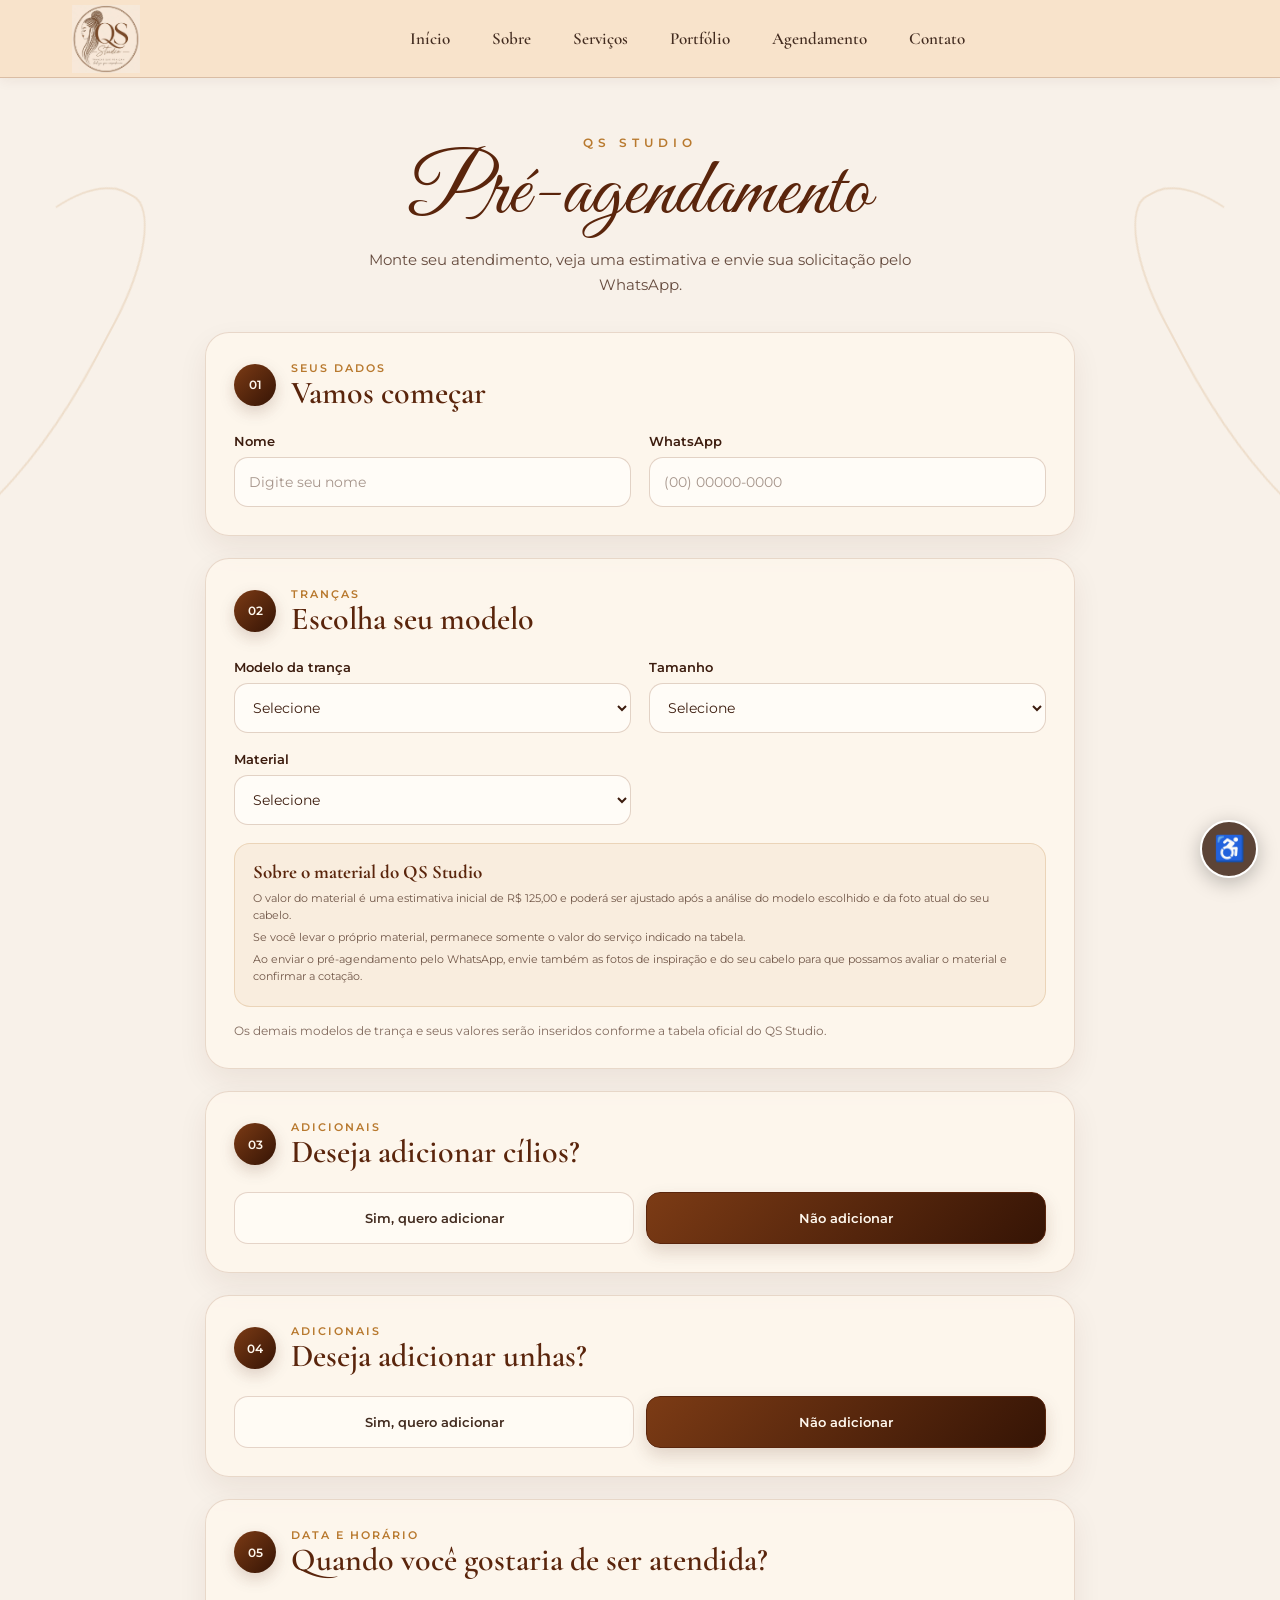
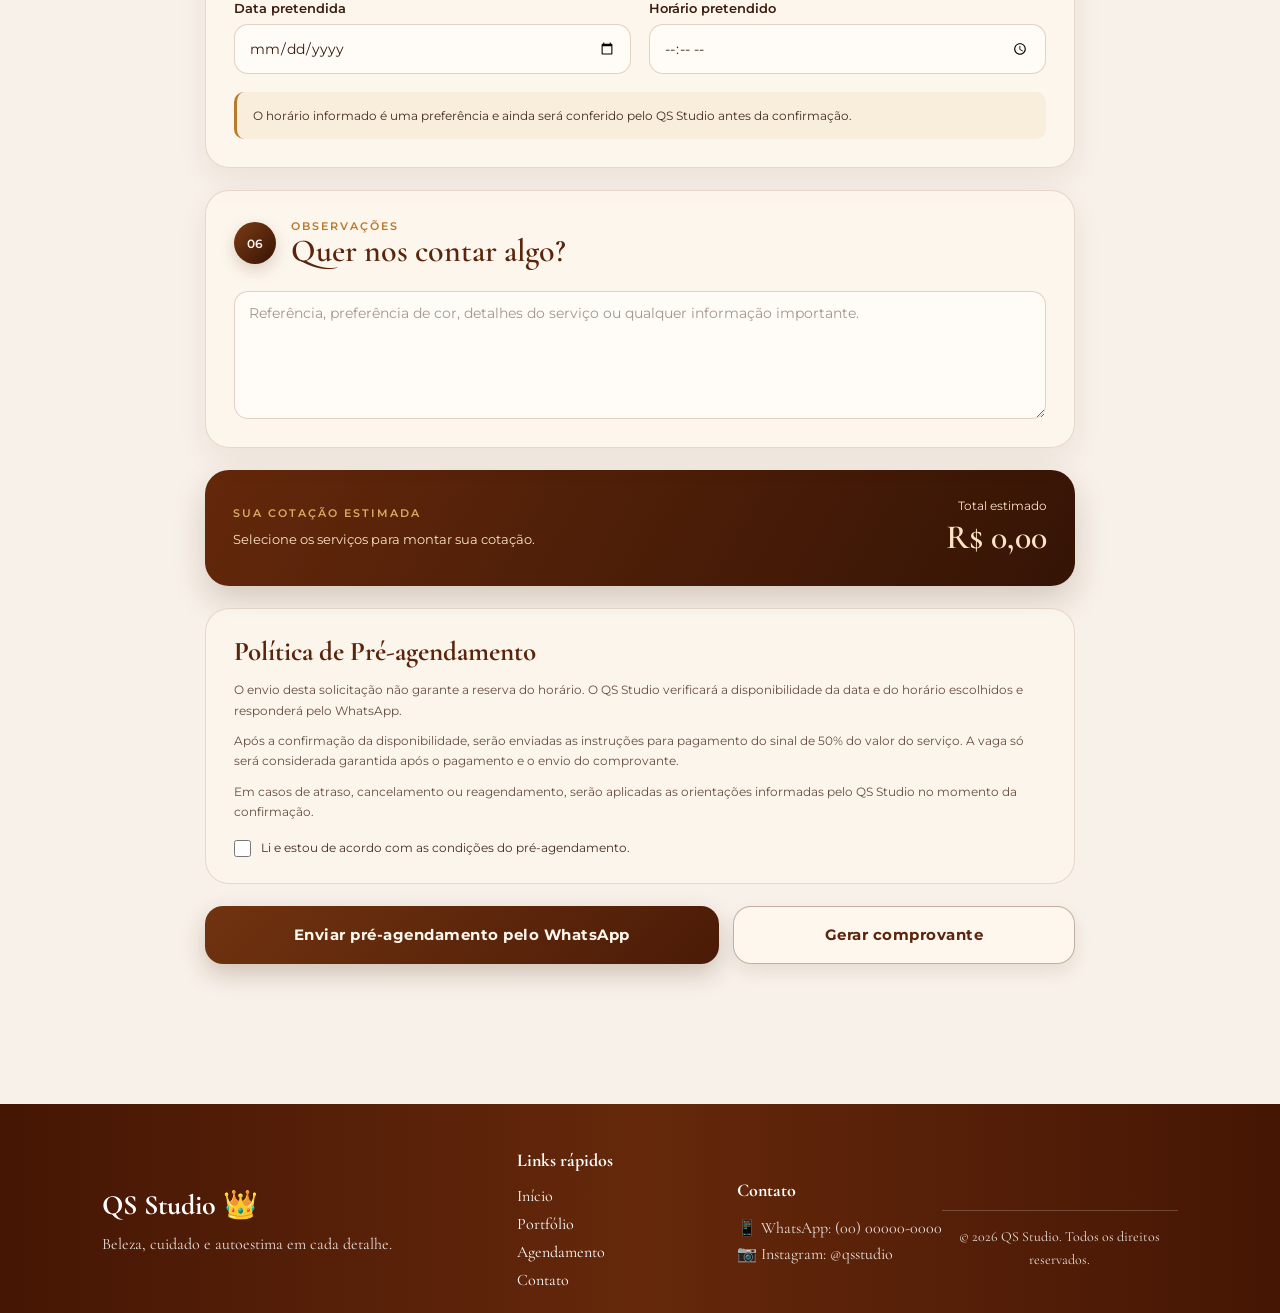
==== commit 7aa25995: "Add footer with links and contact details Added a footer section with logo, quick links, and contact" ====
--- a/cadastro_agendamento.html
+++ b/cadastro_agendamento.html
@@ -450,6 +450,34 @@
     </button>
 
 </div>
+    <footer class="footer">
+    <div class="footer-container">
+
+        <div class="footer-logo">
+            <h2>QS Studio 👑</h2>
+            <p>Beleza, cuidado e autoestima em cada detalhe.</p>
+        </div>
+
+        <div class="footer-links">
+            <h3>Links rápidos</h3>
+            <a href="index.html">Início</a>
+            <a href="portifolio.html">Portfólio</a>
+            <a href="cadastro_agendamento.html">Agendamento</a>
+            <a href="contato.html">Contato</a>
+        </div>
+
+        <div class="footer-contato">
+            <h3>Contato</h3>
+            <p>📱 WhatsApp: (00) 00000-0000</p>
+            <p>📷 Instagram: @qsstudio</p>
+        </div>
+
+    </div>
+
+    <div class="footer-bottom">
+        <p>© 2026 QS Studio. Todos os direitos reservados.</p>
+    </div>
+</footer>
 
 
 </body>
--- a/css/salao.css
+++ b/css/salao.css
@@ -2010,3 +2010,871 @@
     grid-template-columns: 1fr;
   }
 }
+ .portfolio-filtros {
+            display: flex;
+            justify-content: center;
+            flex-wrap: wrap;
+            gap: 12px;
+            margin-bottom: 45px;
+        }
+
+
+        .filtro {
+            font-family: "Montserrat", sans-serif;
+            font-size: 13px;
+
+            padding: 11px 24px;
+
+            border: 1px solid #795b45;
+            border-radius: 30px;
+
+            background-color: transparent;
+            color: #51382a;
+
+            cursor: pointer;
+
+            transition: 0.3s;
+        }
+
+
+        .filtro:hover,
+        .filtro.ativo {
+            background-color: #51382a;
+            color: #ffffff;
+        }
+
+        .portfolio-galeria {
+            display: grid;
+
+            grid-template-columns:
+                repeat(3, 1fr);
+
+            gap: 25px;
+        }
+
+
+        .portfolio-item {
+            position: relative;
+
+            height: 400px;
+
+            overflow: hidden;
+
+            border-radius: 18px;
+
+            background-color: #ffffff;
+
+            box-shadow:
+                0 8px 25px
+                rgba(67, 44, 32, 0.15);
+
+            transition: 0.3s;
+        }
+
+
+        .portfolio-item:hover {
+            transform: translateY(-7px);
+
+            box-shadow:
+                0 14px 30px
+                rgba(67, 44, 32, 0.22);
+        }
+
+
+        .portfolio-item img {
+            width: 100%;
+            height: 100%;
+
+            object-fit: cover;
+
+            display: block;
+
+            transition: 0.4s;
+        }
+
+
+        .portfolio-item:hover img {
+            transform: scale(1.05);
+        }
+
+          .portfolio-info {
+            position: absolute;
+
+            left: 0;
+            right: 0;
+            bottom: 0;
+
+            padding: 50px 20px 20px;
+
+            color: #ffffff;
+
+            background:
+                linear-gradient(
+                    transparent,
+                    rgba(50, 29, 20, 0.92)
+                );
+
+            opacity: 0;
+
+            transform: translateY(15px);
+
+            transition: 0.3s;
+        }
+
+
+        .portfolio-item:hover .portfolio-info {
+            opacity: 1;
+            transform: translateY(0);
+        }
+
+
+        .portfolio-info h2 {
+            font-family:
+                "Cormorant Garamond",
+                serif;
+
+            font-size: 28px;
+
+            margin: 0 0 5px;
+        }
+
+
+        .portfolio-info p {
+            font-family:
+                "Montserrat",
+                sans-serif;
+
+            font-size: 12px;
+
+            margin: 0;
+        }
+
+         .portfolio-agendamento {
+            text-align: center;
+
+            margin-top: 70px;
+
+            padding: 45px 20px;
+
+            border-radius: 20px;
+
+            background-color: #efd2ae;
+        }
+
+
+        .portfolio-agendamento h2 {
+            font-family:
+                "Cormorant Garamond",
+                serif;
+
+            font-size: 35px;
+
+            color: #432c20;
+
+            margin: 0 0 8px;
+        }
+
+
+        .portfolio-agendamento p {
+            font-family:
+                "Montserrat",
+                sans-serif;
+
+            font-size: 13px;
+
+            color: #725d50;
+
+            margin-bottom: 25px;
+        }
+
+
+        .portfolio-agendamento .btn-portfolio {
+            display: inline-block;
+
+            padding: 13px 27px;
+
+            border-radius: 30px;
+
+            background-color: #51382a;
+
+            color: #efd2ae;
+
+            text-decoration: none;
+
+            font-family:
+                "Montserrat",
+                sans-serif;
+
+            font-size: 13px;
+
+            transition: 0.3s;
+        }
+
+
+        .portfolio-agendamento
+        .btn-portfolio:hover {
+
+            background-color: #a87b43;
+
+        }
+
+         .acessibilidade {
+            position: fixed;
+
+            right: 20px;
+            bottom: 20px;
+
+            z-index: 1000;
+        }
+
+
+        .btn-acessibilidade {
+            width: 55px;
+            height: 55px;
+
+            border: none;
+            border-radius: 50%;
+
+            background-color: #51382a;
+            color: #ffffff;
+
+            font-size: 23px;
+
+            cursor: pointer;
+
+            box-shadow:
+                0 5px 18px
+                rgba(0, 0, 0, 0.25);
+        }
+
+
+        .painel-acessibilidade {
+            position: absolute;
+
+            width: 220px;
+
+            right: 0;
+            bottom: 70px;
+
+            padding: 18px;
+
+            background-color: #efd2ae;
+
+            border-radius: 15px;
+
+            box-shadow:
+                0 8px 30px
+                rgba(0, 0, 0, 0.20);
+
+            display: none;
+        }
+
+
+        .painel-acessibilidade.aberto {
+            display: block;
+        }
+
+
+        .painel-acessibilidade h2 {
+            font-family:
+                "Cormorant Garamond",
+                serif;
+
+            color: #432c20;
+
+            margin-top: 0;
+        }
+
+
+        .painel-acessibilidade button {
+            width: 100%;
+
+            margin: 4px 0;
+
+            padding: 9px;
+
+            border:
+                1px solid #795b45;
+
+            border-radius: 7px;
+
+            background-color: transparent;
+
+            color: #51382a;
+
+            cursor: pointer;
+        }
+
+
+        .painel-acessibilidade button:hover {
+            background-color: #51382a;
+            color: #ffffff;
+        }
+
+        /* ===== AJUSTE FINAL DO TÍTULO DO PORTFÓLIO ===== */
+
+.portfolio-titulo {
+    width: 100%;
+    max-width: 900px;
+    margin: 0 auto 35px auto;
+    padding: 25px 20px 0;
+    text-align: center !important;
+}
+
+.portfolio-titulo h1 {
+    width: 100%;
+    margin: 0 auto;
+    padding: 0;
+
+    text-align: center !important;
+    font-weight: normal;
+}
+
+/* PORTFÓLIO */
+.portfolio-titulo h1 strong {
+    display: block;
+    width: 100%;
+
+    margin: 0 auto 15px;
+
+    text-align: center !important;
+
+    font-family: "Cormorant Garamond", serif;
+    font-size: 32px;
+    font-weight: 500;
+
+    color: #432c20;
+}
+
+/* QS STUDIO */
+.portfolio-titulo .qs-studio {
+    display: block;
+    position: relative;
+
+    width: fit-content;
+    margin: 0 auto;
+
+    text-align: center;
+
+    font-family: "Great Vibes", cursive;
+    font-size: 72px;
+    font-weight: 400;
+    line-height: 1.1;
+
+    color: #8a674f;
+}
+
+/* COROA */
+.portfolio-titulo .qs-studio .crown {
+    position: absolute;
+
+    top: -23px;
+    left: 42px;
+
+    margin: 0;
+
+    font-family: serif;
+    font-size: 23px;
+    line-height: 1;
+
+    color: #8a674f;
+}
+
+/* TEXTO ABAIXO */
+.portfolio-titulo > p {
+    display: block;
+
+    width: 100%;
+    max-width: 620px;
+
+    margin: 22px auto 0;
+
+    text-align: center !important;
+
+    font-family: "Cormorant Garamond", serif;
+    font-size: 19px;
+    line-height: 1.5;
+
+    color: #725d50;
+}
+  * {
+            box-sizing: border-box;
+        }
+
+        html {
+            scroll-behavior: smooth;
+        }
+
+        body {
+            margin: 0;
+            background: #f8f1e9;
+            color: #432c20;
+        }
+
+
+        /* =========================================
+           PÁGINA DE CONTATO
+        ========================================== */
+
+        .contato-page {
+            min-height: 100vh;
+            padding: 75px 20px 80px;
+
+            background: #f8f1e9;
+        }
+
+        .contato-container {
+            width: 100%;
+            max-width: 1150px;
+
+            margin: 0 auto;
+        }
+
+
+        /* =========================================
+           TÍTULO
+        ========================================== */
+
+        .contato-titulo {
+            width: 100%;
+
+            margin: 0 auto 50px;
+
+            text-align: center;
+        }
+
+        .contato-titulo h1 {
+            margin: 0;
+
+            font-family: "Cormorant Garamond", serif;
+            font-size: 34px;
+            font-weight: 500;
+
+            color: #432c20;
+        }
+
+
+        /* QS STUDIO */
+
+        .qs-contato {
+            display: block;
+
+            position: relative;
+
+            width: fit-content;
+
+            margin: 20px auto 0;
+
+            font-family: "Great Vibes", cursive;
+            font-size: 72px;
+            font-weight: 400;
+
+            line-height: 1;
+
+            color: #8a674f;
+        }
+
+
+        /* COROA */
+
+        .portfolio-crown {
+            position: absolute;
+
+            top: -27px;
+            left: 35px;
+
+            font-family: Georgia, serif;
+            font-size: 23px;
+
+            color: #8a674f;
+        }
+
+
+        /* TEXTO ABAIXO DO TÍTULO */
+
+        .contato-titulo p {
+            width: 100%;
+            max-width: 620px;
+
+            margin: 24px auto 0;
+
+            font-family: "Montserrat", sans-serif;
+            font-size: 15px;
+            font-weight: 400;
+
+            line-height: 1.7;
+
+            color: #725d50;
+        }
+
+
+        /* =========================================
+           ÁREA PRINCIPAL
+        ========================================== */
+
+        .contato-conteudo {
+            display: grid;
+
+            grid-template-columns:
+                minmax(300px, 0.9fr)
+                minmax(420px, 1.3fr);
+
+            gap: 35px;
+
+            align-items: stretch;
+        }
+
+
+        /* =========================================
+           CARD DE CONTATO
+        ========================================== */
+
+        .contato-info {
+            padding: 38px;
+
+            background: #fffaf5;
+
+            border: 1px solid #eee0d4;
+            border-radius: 22px;
+
+            box-shadow:
+                0 8px 30px
+                rgba(67, 44, 32, 0.09);
+        }
+
+        .contato-info h2 {
+            margin: 0 0 8px;
+
+            font-family: "Cormorant Garamond", serif;
+            font-size: 35px;
+            font-weight: 600;
+
+            color: #432c20;
+        }
+
+        .contato-introducao {
+            margin: 0 0 25px;
+
+            font-family: "Montserrat", sans-serif;
+            font-size: 14px;
+
+            line-height: 1.7;
+
+            color: #725d50;
+        }
+
+
+        /* =========================================
+           ITENS DE CONTATO
+        ========================================== */
+
+        .contato-item {
+            display: flex;
+
+            align-items: center;
+
+            gap: 16px;
+
+            padding: 17px 0;
+
+            border-bottom: 1px solid #eaded3;
+        }
+
+        .contato-item:last-of-type {
+            border-bottom: none;
+        }
+
+
+        /* ÍCONE */
+
+        .contato-icone {
+            display: flex;
+
+            align-items: center;
+            justify-content: center;
+
+            flex-shrink: 0;
+
+            width: 48px;
+            height: 48px;
+
+            border-radius: 50%;
+
+            background: #eee0d2;
+
+            color: #5c4437;
+
+            font-family: Arial, sans-serif;
+            font-size: 21px;
+        }
+
+
+        /* TEXTO */
+
+        .contato-texto {
+            min-width: 0;
+        }
+
+        .contato-texto strong {
+            display: block;
+
+            margin-bottom: 4px;
+
+            font-family: "Montserrat", sans-serif;
+            font-size: 13px;
+            font-weight: 600;
+
+            color: #432c20;
+        }
+
+        .contato-texto a,
+        .contato-texto span {
+            font-family: "Montserrat", sans-serif;
+            font-size: 14px;
+
+            line-height: 1.5;
+
+            color: #725d50;
+
+            text-decoration: none;
+        }
+
+        .contato-texto a:hover {
+            color: #8a674f;
+
+            text-decoration: underline;
+        }
+
+
+        /* =========================================
+           BOTÕES WHATSAPP E INSTAGRAM
+        ========================================== */
+
+        .contato-botoes {
+            display: flex;
+
+            flex-wrap: wrap;
+
+            gap: 10px;
+
+            margin-top: 30px;
+        }
+
+        .contato-botoes a {
+            display: inline-flex;
+
+            align-items: center;
+            justify-content: center;
+
+            min-height: 45px;
+
+            padding: 12px 20px;
+
+            border-radius: 30px;
+
+            background: #5c4437;
+
+            color: #ffffff;
+
+            font-family: "Montserrat", sans-serif;
+            font-size: 13px;
+            font-weight: 500;
+
+            text-decoration: none;
+
+            transition:
+                background 0.3s,
+                transform 0.3s;
+        }
+
+        .contato-botoes a:hover {
+            background: #a87b43;
+
+            transform: translateY(-2px);
+        }
+
+
+        /* =========================================
+           GOOGLE MAPS
+        ========================================== */
+
+        .mapa-container {
+            position: relative;
+
+            min-height: 525px;
+
+            overflow: hidden;
+
+            border-radius: 22px;
+
+            background: #e9ded3;
+
+            box-shadow:
+                0 8px 30px
+                rgba(67, 44, 32, 0.12);
+        }
+
+        .mapa-container iframe {
+            display: block;
+
+            width: 100%;
+            height: 100%;
+
+            min-height: 525px;
+
+            border: 0;
+        }
+
+
+        /* =========================================
+           HORÁRIOS
+        ========================================== */
+
+        .horarios {
+            margin-top: 40px;
+
+            padding: 35px 25px;
+
+            text-align: center;
+
+            background: #eee0d2;
+
+            border-radius: 22px;
+        }
+
+        .horarios h2 {
+            margin: 0 0 15px;
+
+            font-family: "Cormorant Garamond", serif;
+            font-size: 32px;
+            font-weight: 600;
+
+            color: #432c20;
+        }
+
+        .horarios p {
+            margin: 7px 0;
+
+            font-family: "Montserrat", sans-serif;
+            font-size: 14px;
+
+            line-height: 1.6;
+
+            color: #725d50;
+        }
+
+
+        /* =========================================
+           CHAMADA FINAL
+        ========================================== */
+
+        .contato-final {
+            margin-top: 35px;
+
+            padding: 45px 20px;
+
+            text-align: center;
+        }
+
+        .contato-final h2 {
+            margin: 0 0 10px;
+
+            font-family: "Cormorant Garamond", serif;
+            font-size: 38px;
+            font-weight: 600;
+
+            color: #432c20;
+        }
+
+        .contato-final p {
+            margin: 0 0 25px;
+
+            font-family: "Montserrat", sans-serif;
+            font-size: 14px;
+
+            color: #725d50;
+        }
+
+        .btn-agendamento-contato {
+            display: inline-flex;
+
+            align-items: center;
+            justify-content: center;
+
+            min-height: 48px;
+
+            padding: 13px 28px;
+
+            border-radius: 30px;
+
+            background: #5c4437;
+
+            color: #ffffff;
+
+            font-family: "Montserrat", sans-serif;
+            font-size: 14px;
+            font-weight: 500;
+
+            text-decoration: none;
+
+            transition: 0.3s;
+        }
+
+        .btn-agendamento-contato:hover {
+            background: #a87b43;
+
+            transform: translateY(-2px);
+        }
+ @media (max-width: 850px) {
+
+            .contato-conteudo {
+                grid-template-columns: 1fr;
+            }
+
+            .mapa-container,
+            .mapa-container iframe {
+                min-height: 400px;
+            }
+
+        }
+
+
+        @media (max-width: 600px) {
+
+            .contato-page {
+                padding: 55px 15px 60px;
+            }
+
+            .contato-titulo h1 {
+                font-size: 30px;
+            }
+
+            .qs-contato {
+                font-size: 60px;
+            }
+
+            .portfolio-crown {
+                top: -24px;
+                left: 28px;
+
+                font-size: 20px;
+            }
+
+            .contato-info {
+                padding: 27px 20px;
+            }
+
+            .contato-botoes {
+                flex-direction: column;
+            }
+
+            .contato-botoes a {
+                width: 100%;
+            }
+
+            .contato-final h2 {
+                font-size: 32px;
+            }
+
+        }
+
--- a/css/acessibilidade.css
+++ b/css/acessibilidade.css
@@ -1,7 +1,4 @@
-/* =========================================
-   ACESSIBILIDADE - QS STUDIO
-========================================= */
-
+=
 .skip-link {
     position: fixed;
     top: -100px;
@@ -309,4 +306,73 @@
 
         .skip-link:focus {
             top: 20px;
-        }+        }
+
+.footer {
+    background-color: #1a1a1a;
+    color: #ffffff;
+    padding: 45px 8% 15px;
+    margin-top: 60px;
+}
+
+.footer-container {
+    max-width: 1200px;
+    margin: auto;
+    display: flex;
+    justify-content: space-between;
+    gap: 40px;
+    flex-wrap: wrap;
+}
+
+.footer h2 {
+    margin-bottom: 10px;
+    font-size: 28px;
+}
+
+.footer h3 {
+    margin-bottom: 15px;
+    font-size: 18px;
+}
+
+.footer p {
+    line-height: 1.6;
+    opacity: 0.85;
+}
+
+.footer-links {
+    display: flex;
+    flex-direction: column;
+}
+
+.footer-links a {
+    color: #ffffff;
+    text-decoration: none;
+    margin-bottom: 8px;
+    transition: 0.3s;
+}
+
+.footer-links a:hover,
+.footer-links a:focus {
+    text-decoration: underline;
+    opacity: 0.7;
+}
+
+.footer-bottom {
+    max-width: 1200px;
+    margin: 35px auto 0;
+    padding-top: 15px;
+    border-top: 1px solid rgba(255, 255, 255, 0.2);
+    text-align: center;
+    font-size: 14px;
+}
+
+@media (max-width: 768px) {
+    .footer-container {
+        flex-direction: column;
+        text-align: center;
+    }
+
+    .footer-links {
+        align-items: center;
+    }
+}
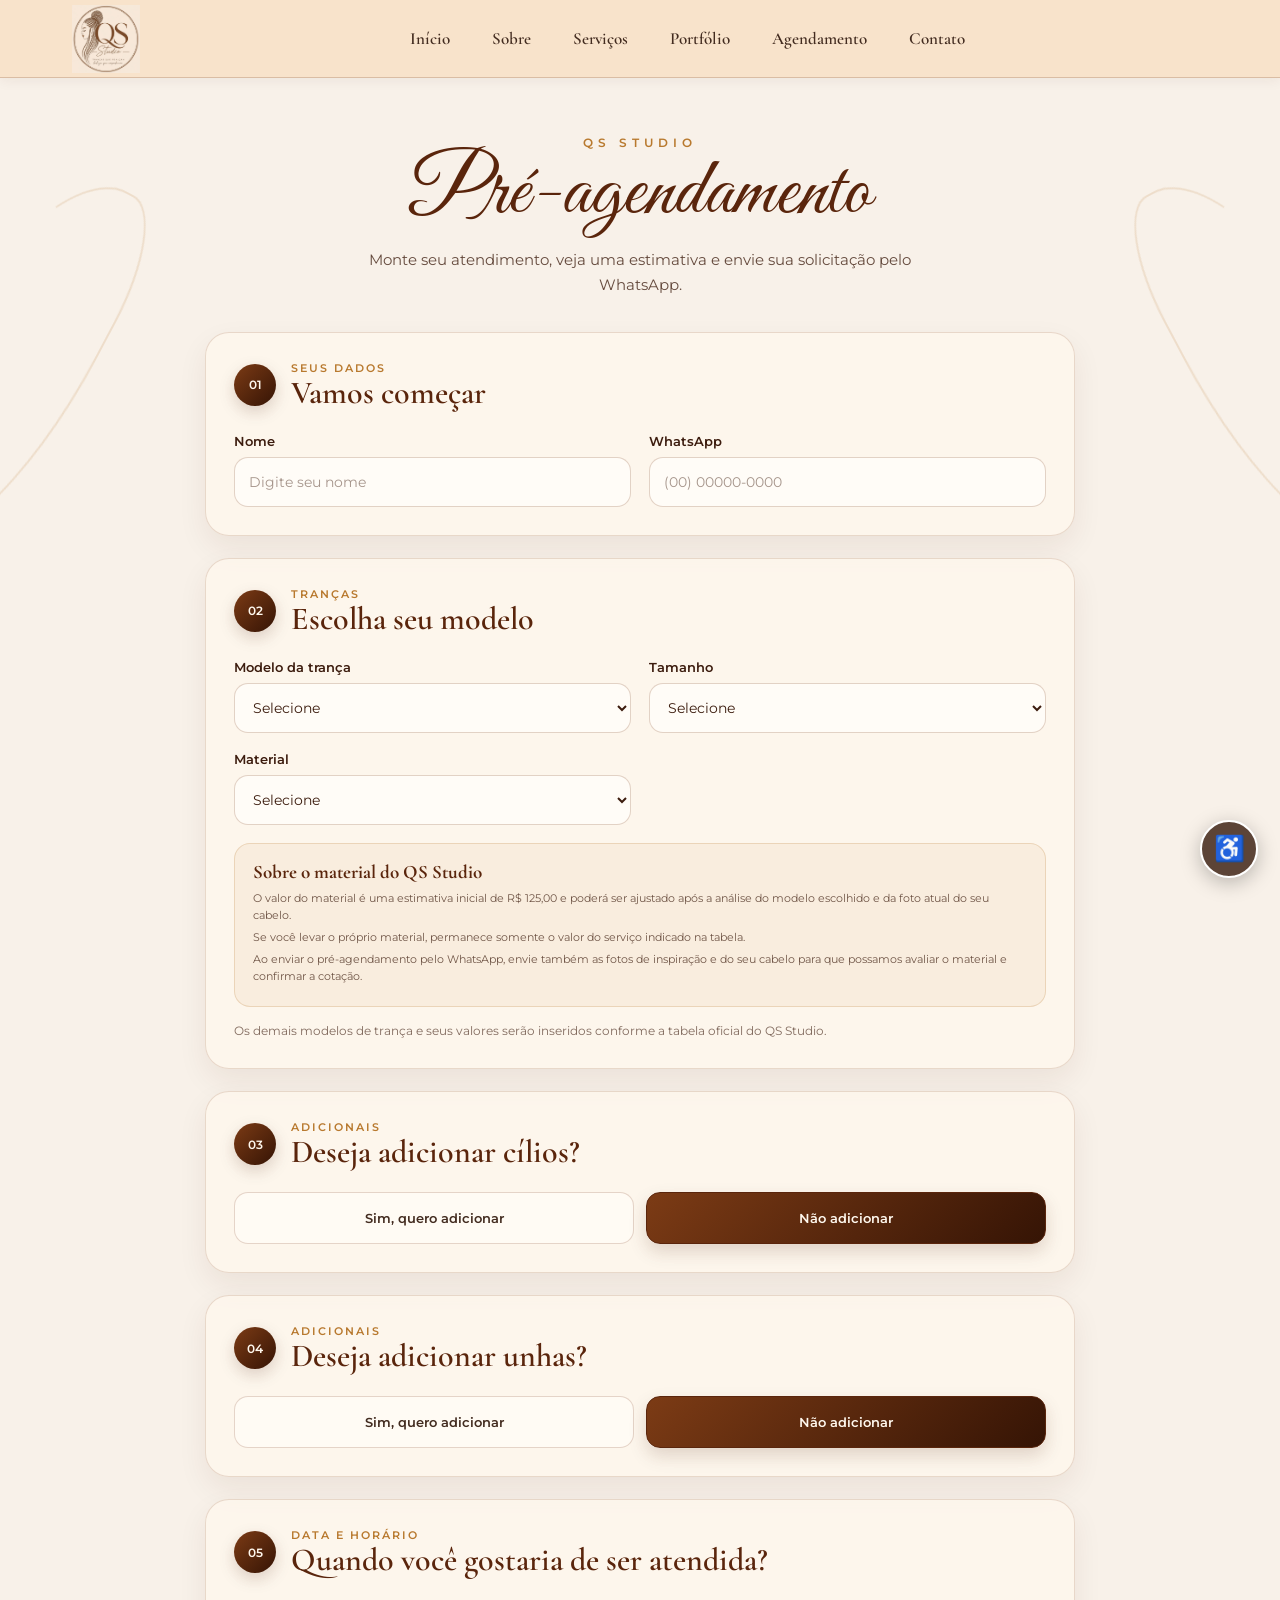
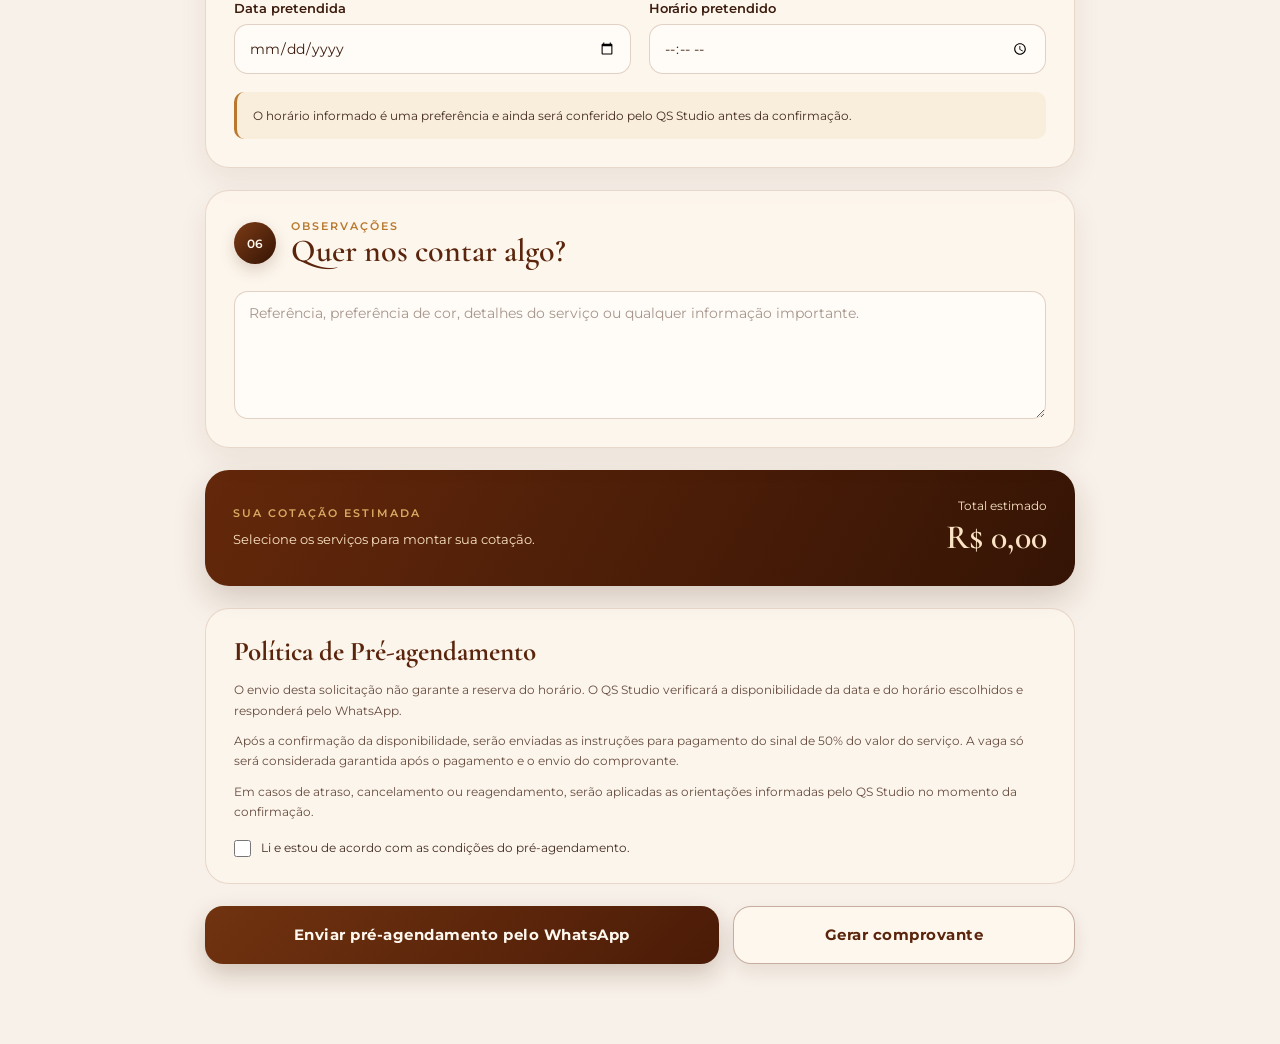
==== commit c973840a: "Remove footer from cadastro_agendamento.html Removed footer section and its content from the HTML fi" ====
--- a/cadastro_agendamento.html
+++ b/cadastro_agendamento.html
@@ -33,7 +33,7 @@
     </div>
 </header>
 
-<main class="pagina-pre-agendamento" id="pre-agendamento">
+<main class="pagina-pre-agendamento" id="pre-agendamento" id="conteudo-principal">
 
     <section class="pre-agendamento-hero">
         <span class="pre-agendamento-mini">QS Studio</span>
@@ -450,34 +450,6 @@
     </button>
 
 </div>
-    <footer class="footer">
-    <div class="footer-container">
-
-        <div class="footer-logo">
-            <h2>QS Studio 👑</h2>
-            <p>Beleza, cuidado e autoestima em cada detalhe.</p>
-        </div>
-
-        <div class="footer-links">
-            <h3>Links rápidos</h3>
-            <a href="index.html">Início</a>
-            <a href="portifolio.html">Portfólio</a>
-            <a href="cadastro_agendamento.html">Agendamento</a>
-            <a href="contato.html">Contato</a>
-        </div>
-
-        <div class="footer-contato">
-            <h3>Contato</h3>
-            <p>📱 WhatsApp: (00) 00000-0000</p>
-            <p>📷 Instagram: @qsstudio</p>
-        </div>
-
-    </div>
-
-    <div class="footer-bottom">
-        <p>© 2026 QS Studio. Todos os direitos reservados.</p>
-    </div>
-</footer>
 
 
 </body>
